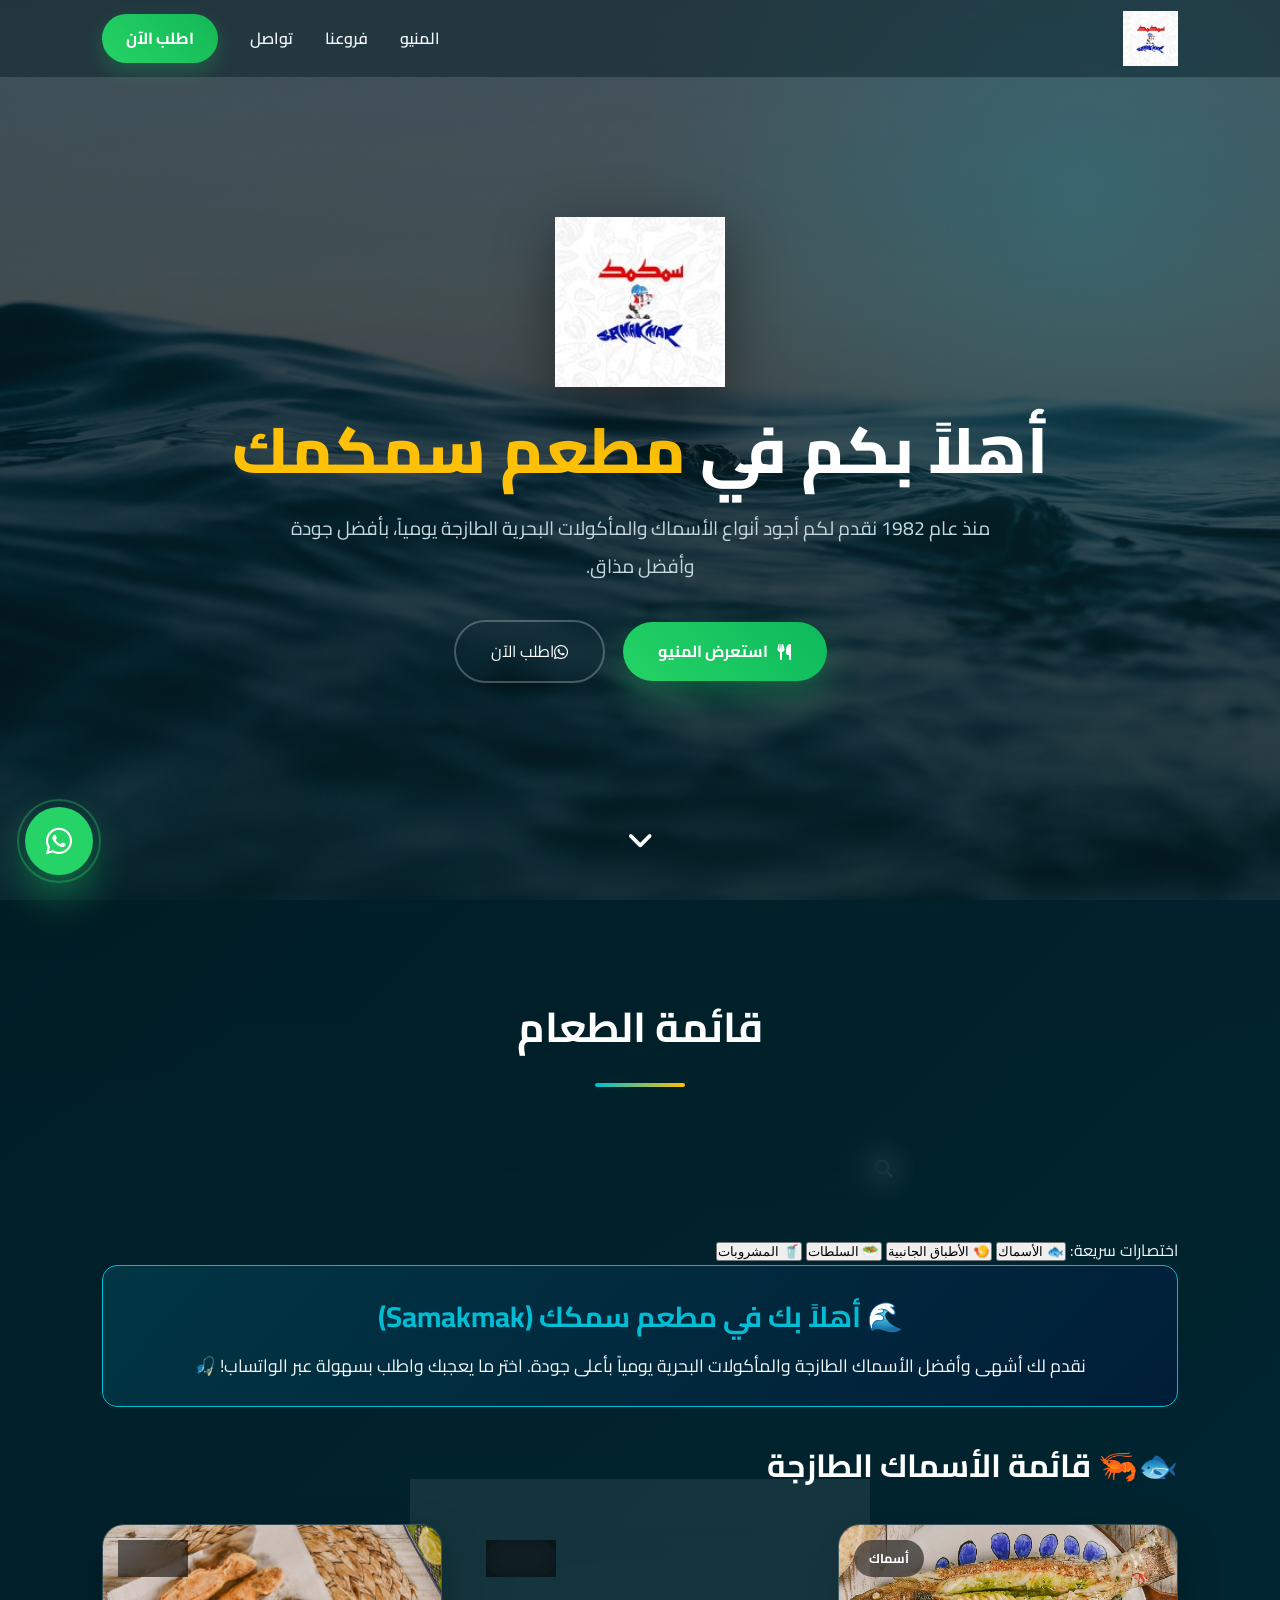
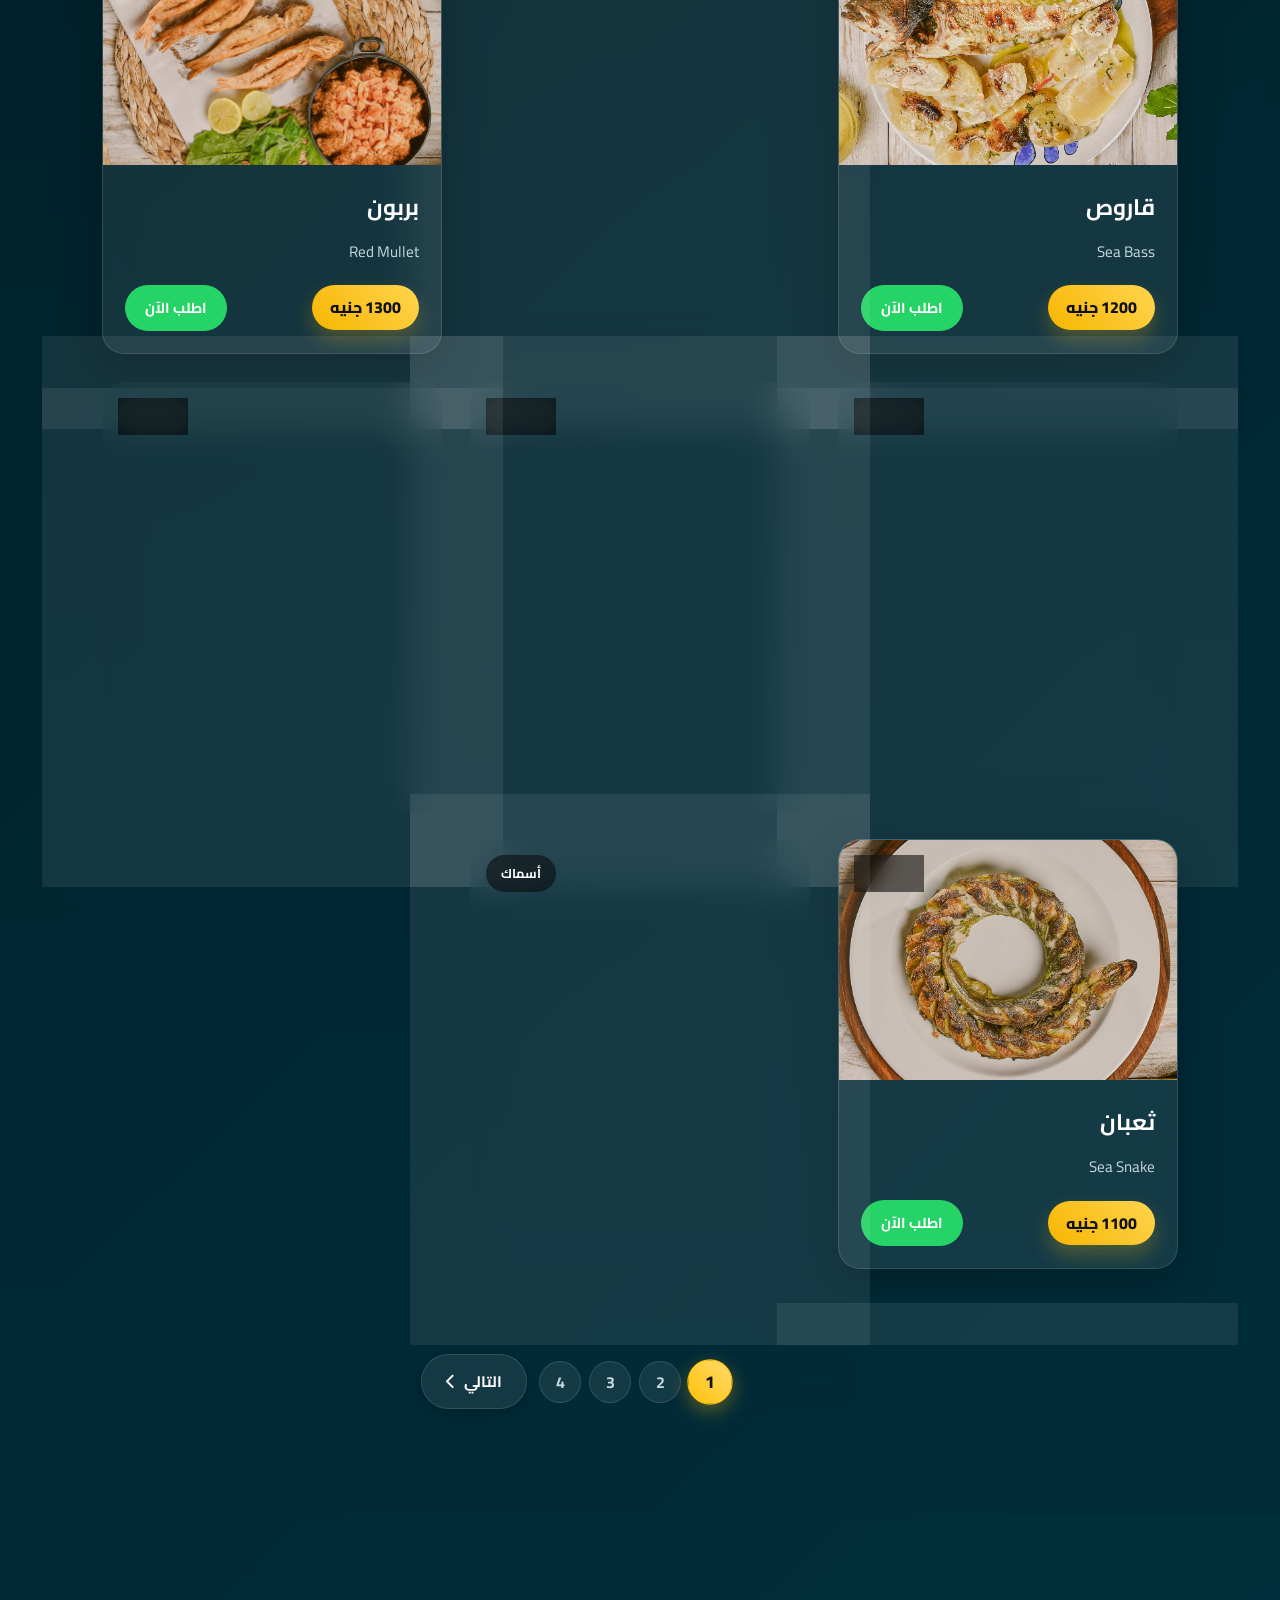
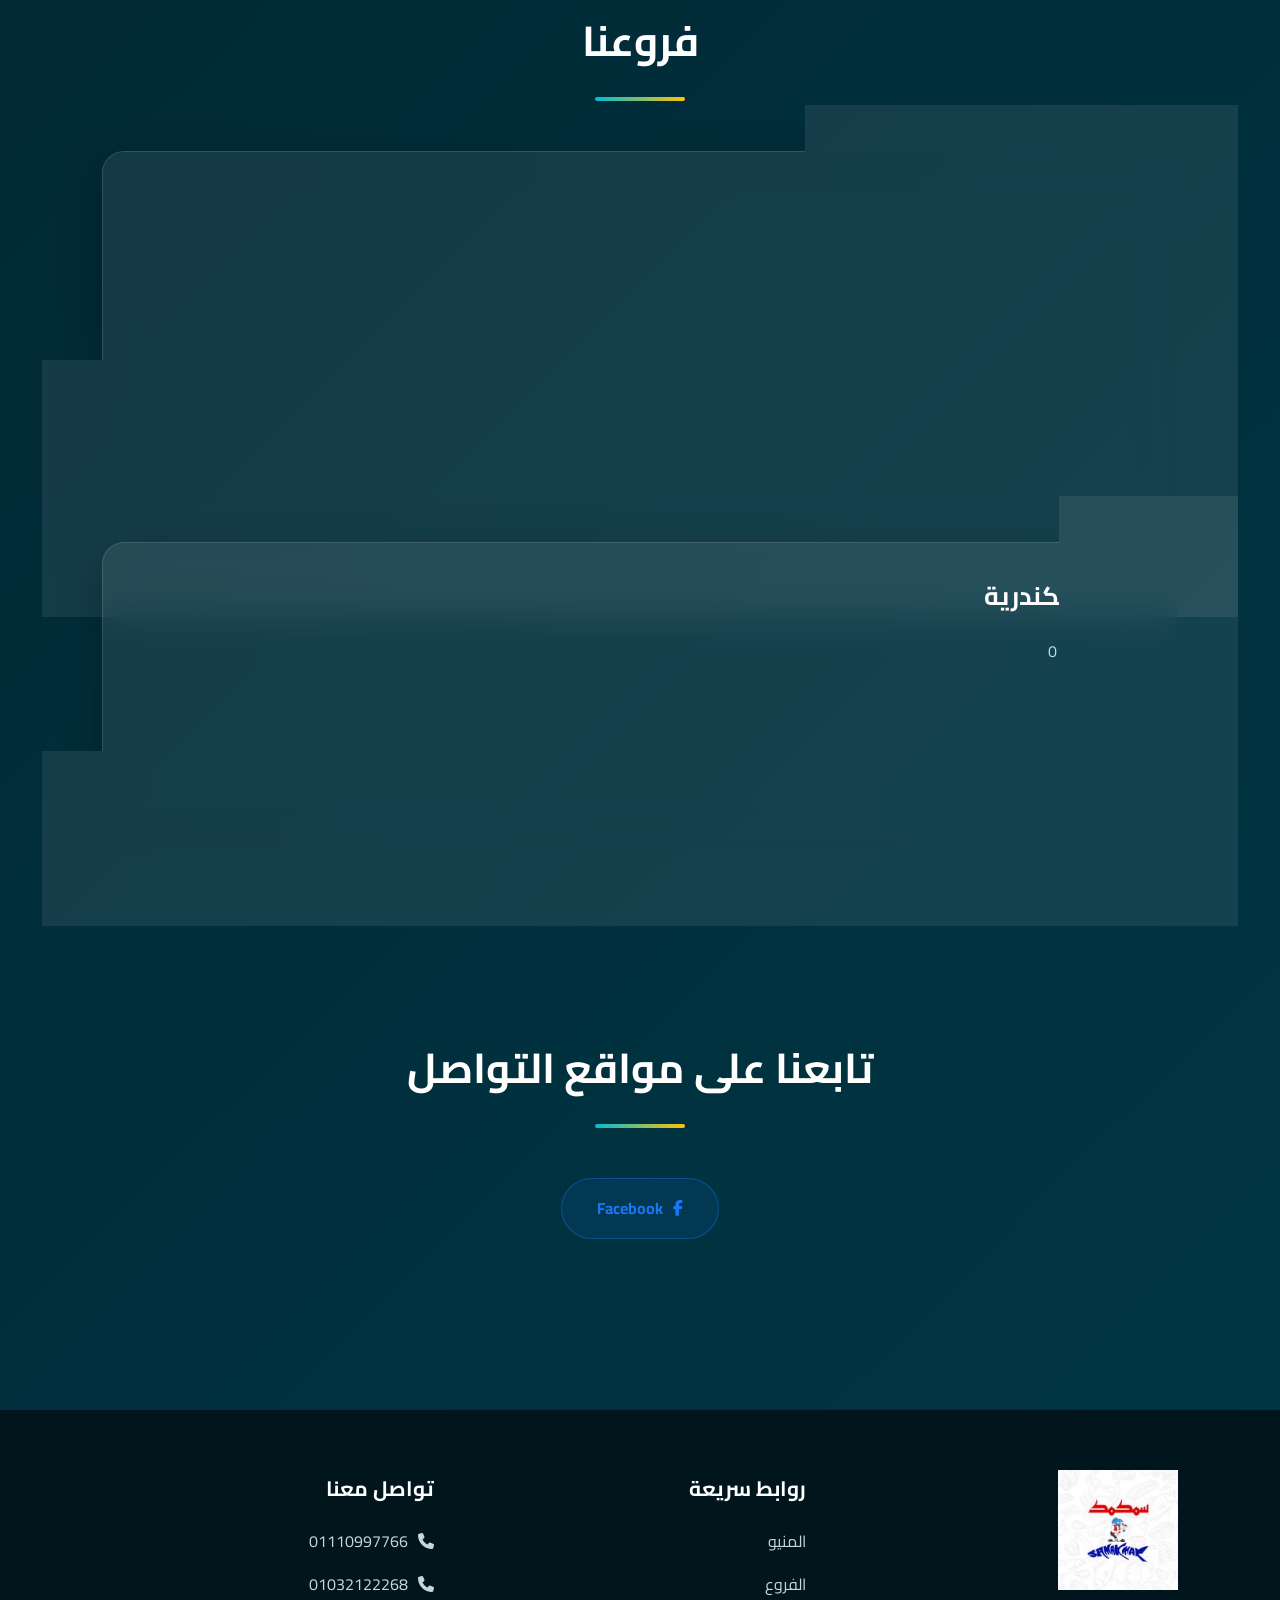
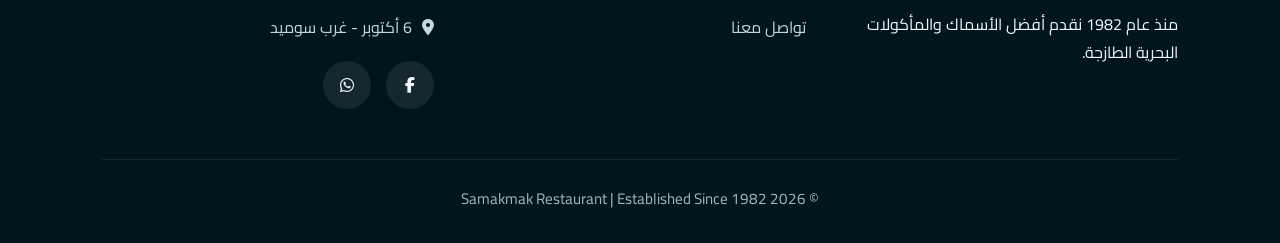
==== index.html @ db846da5 "Update index.html" ====
<!DOCTYPE html>
<html lang="ar" dir="rtl">
<head>
    <meta charset="UTF-8">
    <meta name="viewport" content="width=device-width, initial-scale=1.0">
    <title>سمكمك | مطعم مأكولات بحرية</title>

    <!-- Google Fonts & Font Awesome -->
    <link rel="preconnect" href="https://fonts.googleapis.com">
    <link rel="preconnect" href="https://fonts.gstatic.com" crossorigin>
    <link href="https://fonts.googleapis.com/css2?family=Cairo:wght@300;400;700&display=swap" rel="stylesheet">
    <link rel="stylesheet" href="https://cdnjs.cloudflare.com/ajax/libs/font-awesome/6.7.2/css/all.min.css">
    
    <!-- CSS Style Sheet (محدث مع تجاوز الكاش) -->
    <link rel="stylesheet" href="style.css?v=2.5">
</head>
<body>

    <!-- Header / Navbar -->
    <nav>
        <a href="#">
            <img src="images/logo.png" class="logo" alt="Samakmak Logo">
        </a>

        <div class="links">
            <a href="#menu">المنيو</a>
            <a href="#branches">فروعنا</a>
            <a href="#contact">تواصل</a>
            <a href="https://wa.me/201110997766" class="nav-btn">اطلب الآن</a>
        </div>

        <button class="menu-toggle" id="mobile-menu" aria-label="Toggle Menu">
            <span></span>
            <span></span>
            <span></span>
        </button>
    </nav>

    <!-- Hero Section -->
    <header>
        <div class="overlay"></div>

        <div class="hero">
            <img src="images/logo.png" alt="سمكمك">
            <h1>
                أهلاً بكم في
                <span>مطعم سمكمك</span>
            </h1>
            <p>
                منذ عام 1982 نقدم لكم أجود أنواع الأسماك والمأكولات البحرية الطازجة يومياً، 
                بأفضل جودة وأفضل مذاق.
            </p>

            <div class="hero-buttons">
                <a href="#menu" class="btn">
                    <i class="fa-solid fa-utensils"></i>
                    استعرض المنيو
                </a>
                <a href="https://wa.me/201110997766" class="btn-outline" target="_blank">
                    <i class="fab fa-whatsapp"></i>
                    اطلب الآن
                </a>
            </div>
        </div>

        <div class="scroll-down">
            <i class="fa-solid fa-angle-down"></i>
        </div>
    </header>

  <!-- Menu Section -->
<section id="menu">
    <div class="container">
        <h2 class="title">قائمة الطعام</h2>

        <!-- شريط البحث -->
        <div class="search-box">
            <i class="fa-solid fa-magnifying-glass search-icon"></i>
            <input type="text" id="searchInput" placeholder="ابحث عن وجبتك المفضلة (سمك، جمبري، شوربة...)...">
        </div>

        <!-- اختصارات سريعة أسفل مربع البحث -->
        <div class="quick-tags">
            <span class="tag-title">اختصارات سريعة:</span>
            <button class="filter active" data-filter="fish">🐟 الأسماك</button>
            <button class="filter" data-filter="side">🍤 الأطباق الجانبية</button>
            <button class="filter" data-filter="salads">🥗 السلطات</button>
            <button class="filter" data-filter="drinks">🥤 المشروبات</button>
        </div>

        <!-- حاوية عرض كروت المنيو -->
        <div id="menuContainer"></div>

        <!-- أزرار التحكم في الصفحات (Pagination) -->
        <div class="pagination-wrapper" id="paginationWrapper"></div>

    </div>
</section>
    <!-- Branches Section -->
    <section id="branches">
        <div class="container">
            <h2 class="title">فروعنا</h2>

            <div class="branch">
                <h3>📍 6 أكتوبر</h3>
                <p>غرب سوميد - الممشى السياحي</p>
                <p>01110997766</p>
                <p>01032122268</p>
                <p>01026436005</p>
                <p>01117444571</p>
                <a href="https://maps.app.goo.gl/4fxdEMnoD3RSEVWLA" class="btn loc-btn" target="_blank">Location</a>
            </div>

            <div class="branch">
                <h3>📍 الإسكندرية</h3>
                <p>01011170040</p>
                <p>034811560</p>
                <p>034809523</p>
                <a href="https://maps.app.goo.gl/W3SB6WnKVE9eEMks8" class="btn loc-btn" target="_blank">Location</a>
            </div>
        </div>
    </section>

    <!-- Contact Section -->
    <section id="contact">
        <div class="container">
            <h2 class="title">تابعنا على مواقع التواصل</h2>
            <div style="text-align:center;">
                <a href="https://www.facebook.com/share/1JwjiqyzAq/" class="btn" target="_blank">
                    <i class="fab fa-facebook-f"></i> Facebook
                </a>
            </div>
        </div>
    </section>

    <!-- WhatsApp Floating Button -->
    <a href="https://wa.me/201110997766" class="whatsapp" target="_blank" aria-label="Chat on WhatsApp">
        <i class="fab fa-whatsapp"></i>
    </a>

    <!-- Footer -->
    <footer>
        <div class="footer-grid">
            <div>
                <img src="images/logo.png" class="footer-logo" alt="logo">
                <p>منذ عام 1982 نقدم أفضل الأسماك والمأكولات البحرية الطازجة.</p>
            </div>

            <div>
                <h3 class="footer-title">روابط سريعة</h3>
                <div class="footer-links">
                    <a href="#menu">المنيو</a>
                    <a href="#branches">الفروع</a>
                    <a href="#contact">تواصل معنا</a>
                </div>
            </div>

            <div>
                <h3 class="footer-title">تواصل معنا</h3>
                <div class="footer-contact">
                    <span><i class="fa-solid fa-phone"></i> 01110997766</span>
                    <span><i class="fa-solid fa-phone"></i> 01032122268</span>
                    <span><i class="fa-solid fa-location-dot"></i> 6 أكتوبر - غرب سوميد</span>
                </div>
                <div class="footer-social">
                    <a href="https://www.facebook.com/share/1JwjiqyzAq/" target="_blank"><i class="fab fa-facebook-f"></i></a>
                    <a href="https://wa.me/201110997766" target="_blank"><i class="fab fa-whatsapp"></i></a>
                </div>
            </div>
        </div>

        <div class="copyright">
            © 2026 Samakmak Restaurant | Established Since 1982
        </div>
    </footer>

    <!-- Main JavaScript File (محدث مع تجاوز الكاش) -->
    <script src="script.js?v=2.5"></script>
</body>
</html>
---- style.css ----
/* ==========================================================================
   SAMAKMAK MENU - Modern CSS v2.1 (Full Complete & Mobile Optimized)
   ========================================================================== */

/* 1. GOOGLE FONTS
========================================= */
@import url('https://fonts.googleapis.com/css2?family=Cairo:wght@200;300;400;500;600;700;800&display=swap');

/* 2. VARIABLES (CUSTOM PROPERTIES)
========================================= */
:root {
    --primary: #00bcd4;
    --primary-dark: #0097a7;
    --secondary: #25D366;
    --gold: #ffc107;
    --bg: #001a22;
    --bg2: #003847;
    --glass: rgba(255, 255, 255, .08);
    --glass-hover: rgba(255, 255, 255, .14);
    --border: rgba(255, 255, 255, .12);
    --white: #ffffff;
    --text: #f3f8fb;
    --muted: #c5d7de;
    --shadow: 0 15px 40px rgba(0,0,0,.25);
    --radius: 18px;
    --transition: .35s ease;
}

/* 3. BASE RESET & SCROLLBAR
========================================= */
* {
    margin: 0;
    padding: 0;
    box-sizing: border-box;
}

html {
    scroll-behavior: smooth;
}

body {
    font-family: 'Cairo', sans-serif;
    background: linear-gradient(135deg, var(--bg), var(--bg2));
    color: var(--text);
    overflow-x: hidden;
    line-height: 1.8;
}

/* Scrollbar Customization */
::-webkit-scrollbar {
    width: 10px;
}
::-webkit-scrollbar-track {
    background: #02151b;
}
::-webkit-scrollbar-thumb {
    background: var(--primary);
    border-radius: 20px;
}
::-webkit-scrollbar-thumb:hover {
    background: #17d5ee;
}

/* 4. GLOBAL ELEMENTS & UTILITIES
========================================= */
img {
    max-width: 100%;
    display: block;
}

a {
    color: inherit;
    text-decoration: none;
}

ul {
    list-style: none;
}

section {
    padding: 90px 8%;
    position: relative;
}

.container {
    width: 100%;
    max-width: 1400px;
    margin: auto;
}

/* Section Title global design */
.title {
    text-align: center;
    font-size: 2.6rem;
    font-weight: 700;
    margin-bottom: 50px;
    color: #fff;
    position: relative;
    opacity: 0;
    transform: translateY(40px);
    transition: 1s;
}
.title.show {
    opacity: 1;
    transform: translateY(0);
}
.title::after {
    content: "";
    width: 90px;
    height: 4px;
    background: linear-gradient(90deg, var(--primary), var(--gold));
    display: block;
    margin: 18px auto 0;
    border-radius: 50px;
}

.reveal {
    opacity: 0;
    transform: translateY(40px);
    transition: 0.8s cubic-bezier(0.4, 0, 0.2, 1);
}
.reveal.show {
    opacity: 1;
    transform: translateY(0);
}

/* 5. NAVIGATION BAR
========================================= */
nav {
    position: fixed;
    top: 0;
    right: 0; 
    left: 0;
    width: 100%;
    height: 78px;
    display: flex;
    justify-content: space-between;
    align-items: center;
    padding: 0 8%;
    z-index: 9999;
    background: rgba(0, 26, 34, 0.45); 
    backdrop-filter: blur(18px);
    -webkit-backdrop-filter: blur(18px);
    border-bottom: 1px solid var(--border);
    transition: var(--transition);
}

nav.scrolled {
    height: 70px;
    background: rgba(0, 17, 25, 0.95);
    box-shadow: 0 8px 30px rgba(0,0,0,.5);
}

.logo {
    height: 55px;
    width: auto;
    display: block;
    object-fit: contain;
    transition: var(--transition);
}
.logo:hover {
    transform: scale(1.05) rotate(2deg);
}

.links {
    display: flex;
    align-items: center;
    gap: 32px;
}
.links a {
    position: relative;
    font-size: 16px;
    font-weight: 600;
    color: var(--text);
    padding: 6px 0;
    transition: var(--transition);
}
.links a:hover {
    color: var(--primary);
}
.links a::after {
    content: "";
    position: absolute;
    bottom: -4px;
    right: 0;
    width: 0;
    height: 2px;
    background: linear-gradient(90deg, var(--primary), var(--gold));
    border-radius: 50px;
    transition: var(--transition);
}
.links a:hover::after {
    width: 100%;
}

.nav-btn {
    background: linear-gradient(45deg, var(--secondary), #14b856) !important;
    color: #fff !important;
    padding: 10px 24px !important;
    border-radius: 40px;
    font-weight: 700 !important;
    box-shadow: 0 8px 20px rgba(37,211,102,.25);
    transition: var(--transition);
}
.nav-btn:hover {
    transform: translateY(-3px) !important;
    box-shadow: 0 12px 25px rgba(37,211,102,.4) !important;
}
.links .nav-btn::after {
    display: none;
}

.menu-toggle {
    display: none;
    flex-direction: column;
    gap: 6px;
    cursor: pointer;
    background: none;
    border: none;
    z-index: 10000;
}
.menu-toggle span {
    width: 28px;
    height: 3px;
    background-color: var(--text);
    border-radius: 2px;
    transition: var(--transition);
    transform-origin: center;
}

/* 6. HERO SECTION
========================================= */
header {
    position: relative;
    height: 100vh;
    min-height: 700px;
    overflow: hidden;
    display: flex;
    align-items: center;
    justify-content: center;
    background: url("images/background-head.jpg") center center/cover no-repeat;
    animation: heroZoom 18s ease-in-out infinite alternate;
}
header::before {
    content: "";
    position: absolute;
    inset: 0;
    background: linear-gradient(rgba(0,18,28,.55), rgba(0,25,35,.70));
    z-index: 1;
}
header::after {
    content: "";
    position: absolute;
    width: 900px;
    height: 900px;
    background: radial-gradient(circle, rgba(0,188,212,.18), transparent 70%);
    top: -250px;
    right: -250px;
    z-index: 1;
    animation: floatLight 8s ease-in-out infinite;
}

.slider {
    position: absolute;
    inset: 0;
    z-index: 0;
}
.slide {
    position: absolute;
    inset: 0;
    opacity: 0;
    transform: scale(1.12);
    transition: opacity 1.5s ease, transform 8s linear;
}
.slide.active {
    opacity: 1;
    transform: scale(1);
}
.slide img {
    width: 100%;
    height: 100%;
    object-fit: cover;
}
.overlay {
    position: absolute;
    inset: 0;
    background: rgba(0,0,0,.25);
}

.hero {
    position: relative;
    z-index: 2;
    max-width: 850px;
    width: 90%;
    margin: auto;
    text-align: center;
    animation: heroFade 1.2s ease;
}
.hero img {
    width: 170px;
    margin: auto;
    margin-bottom: 25px;
    filter: drop-shadow(0 15px 30px rgba(0,0,0,.45));
    animation: logoFloat 4s ease-in-out infinite;
}
.hero h1 {
    font-size: 4rem;
    font-weight: 800;
    line-height: 1.2;
    margin-bottom: 20px;
    color: #fff;
}
.hero h1 span {
    color: var(--gold);
}
.hero p {
    max-width: 700px;
    margin: auto;
    color: var(--muted);
    font-size: 1.2rem;
    line-height: 2;
    margin-bottom: 35px;
}

.hero-buttons {
    display: flex;
    justify-content: center;
    align-items: center;
    gap: 18px;
    flex-wrap: wrap;
}
.btn {
    display: inline-flex;
    align-items: center;
    justify-content: center;
    gap: 10px;
    padding: 15px 35px;
    border-radius: 50px;
    background: linear-gradient(45deg, var(--secondary), #0db95b);
    color: #fff;
    font-weight: 700;
    transition: .35s;
    box-shadow: 0 15px 35px rgba(37,211,102,.30);
}
.btn:hover {
    transform: translateY(-6px);
    box-shadow: 0 25px 45px rgba(37,211,102,.45);
}
.btn-outline {
    display: inline-flex;
    align-items: center;
    justify-content: center;
    padding: 15px 35px;
    border-radius: 50px;
    border: 2px solid rgba(255,255,255,.25);
    backdrop-filter: blur(10px);
    color: #fff;
    transition: .35s;
}
.btn-outline:hover {
    background: rgba(255,255,255,.08);
    transform: translateY(-6px);
}

.scroll-down {
    position: absolute;
    bottom: 40px;
    left: 50%;
    transform: translateX(-50%);
    z-index: 2;
    animation: bounce 2s infinite;
}
.scroll-down i {
    font-size: 30px;
    color: #fff;
}

/* 7. SEARCH BAR
========================================= */
.search-box {
    position: relative;
    max-width: 550px;
    width: 100%;
    margin: 0 auto 35px auto;
    z-index: 5;
}
.search-box input {
    width: 100%;
    padding: 15px 50px 15px 25px;
    font-family: 'Cairo', sans-serif;
    font-size: 1.05rem;
    font-weight: 500;
    color: var(--white);
    background: var(--glass);
    border: 1px solid var(--border);
    border-radius: 50px;
    backdrop-filter: blur(15px);
    -webkit-backdrop-filter: blur(15px);
    box-shadow: var(--shadow);
    transition: var(--transition);
    text-align: right;
    direction: rtl;
}
.search-box input:focus {
    outline: none;
    border-color: var(--primary);
    background: rgba(255, 255, 255, 0.12);
    box-shadow: 0 0 20px rgba(0, 188, 212, 0.25);
}
.search-box .search-icon {
    position: absolute;
    top: 50%;
    right: 22px;
    transform: translateY(-50%);
    color: var(--muted);
    font-size: 1.1rem;
    transition: var(--transition);
    pointer-events: none;
}
.search-box input:focus + .search-icon {
    color: var(--primary);
    transform: translateY(-50%) scale(1.1);
}

/* 8. FILTER BUTTONS
========================================= */
.categories {
    display: flex;
    justify-content: center;
    align-items: center;
    gap: 15px;
    flex-wrap: wrap;
    margin-bottom: 45px;
    padding: 10px;
}
.categories .filter {
    font-family: 'Cairo', sans-serif;
    font-size: 1rem;
    font-weight: 700;
    color: var(--muted);
    background: var(--glass);
    border: 1px solid var(--border);
    padding: 12px 26px;
    border-radius: 50px;
    cursor: pointer;
    backdrop-filter: blur(10px);
    -webkit-backdrop-filter: blur(10px);
    box-shadow: 0 4px 15px rgba(0, 0, 0, 0.15);
    transition: all 0.4s cubic-bezier(0.4, 0, 0.2, 1);
    position: relative;
    overflow: hidden;
}
.categories .filter:hover {
    color: var(--white);
    background: rgba(255, 255, 255, 0.12);
    border-color: rgba(0, 188, 212, 0.4);
    transform: translateY(-4px);
    box-shadow: 0 8px 25px rgba(0, 188, 212, 0.2);
}
.categories .filter.active {
    color: #111 !important;
    background: linear-gradient(45deg, var(--gold), #ffdb6d) !important;
    border-color: var(--gold) !important;
    font-weight: 800;
    transform: translateY(-4px) scale(1.03);
    box-shadow: 0 10px 25px rgba(255, 193, 7, 0.4);
}
.categories .filter::before {
    content: '';
    position: absolute;
    top: 0;
    left: -100%;
    width: 100%;
    height: 100%;
    background: linear-gradient(90deg, transparent, rgba(255, 255, 255, 0.2), transparent);
    transition: 0.6s;
}
.categories .filter:hover::before {
    left: 100%;
}

/* 9. MENU ITEMS GRID & CARDS
========================================= */
#menu {
    position: relative;
    background: linear-gradient(180deg, rgba(0,20,28,.15), rgba(0,40,55,.45));
}

.category {
    margin-bottom: 70px;
}
.category-title {
    display: flex;
    align-items: center;
    gap: 15px;
    margin-bottom: 30px;
    font-size: 2rem;
    font-weight: 700;
    color: #fff;
}
.category-title i {
    color: var(--gold);
    font-size: 28px;
}

.items {
    display: grid;
    grid-template-columns: repeat(auto-fit, minmax(300px, 1fr));
    gap: 28px;
}

/* Card Design */
.item {
    position: relative;
    display: flex;
    flex-direction: column;
    justify-content: space-between;
    height: 100%;
    overflow: hidden;
    background: var(--glass);
    border: 1px solid var(--border);
    border-radius: 22px;
    transition: .4s;
    backdrop-filter: blur(18px);
    box-shadow: var(--shadow);
}
.item:hover {
    transform: translateY(-12px);
    background: var(--glass-hover);
}
.item::before {
    content: "";
    position: absolute;
    inset: 0;
    background: linear-gradient(120deg, transparent, rgba(255,255,255,.08), transparent);
    transform: translateX(-100%);
    transition: .8s;
}
.item:hover::before {
    transform: translateX(100%);
}

.item-image {
    position: relative;
    width: 100%;
    height: 240px;
    overflow: hidden;
}
.item-image img {
    width: 100%;
    height: 100%;
    object-fit: cover;
    transition: 1s;
}
.item:hover img {
    transform: scale(1.12);
}

.badge {
    position: absolute;
    top: 15px;
    left: 15px;
    background: rgba(0,0,0,.55);
    backdrop-filter: blur(10px);
    color: #fff;
    padding: 7px 15px;
    border-radius: 30px;
    font-size: .8rem;
    font-weight: 700;
}

.item-content {
    padding: 22px;
    display: flex;
    flex-direction: column;
    flex-grow: 1;
    justify-content: space-between;
}
.item-content h3 {
    font-size: 1.4rem;
    margin-bottom: 10px;
    color: #fff;
}
.item-content p {
    color: var(--muted);
    font-size: .95rem;
    line-height: 1.8;
}

.item-footer {
    display: flex;
    justify-content: space-between;
    align-items: center;
    margin-top: 20px;
}

.price {
    display: inline-flex;
    align-items: center;
    justify-content: center;
    padding: 8px 18px;
    border-radius: 50px;
    background: linear-gradient(45deg, #f7b500, #ffd54f);
    color: #111;
    font-size: 1rem;
    font-weight: 800;
    box-shadow: 0 10px 20px rgba(255,193,7,.25);
    transition: var(--transition);
}
.item:hover .price {
    transform: scale(1.08);
}
.item:hover h3 {
    color: var(--gold);
}

.order-btn {
    display: inline-flex;
    align-items: center;
    gap: 8px;
    padding: 10px 20px;
    border-radius: 50px;
    background: var(--secondary);
    color: #fff;
    font-size: .9rem;
    font-weight: 700;
    transition: .35s;
}
.order-btn:hover {
    transform: translateY(-3px);
    background: #18c05d;
}

.zoom {
    position: absolute;
    inset: 0;
    display: flex;
    justify-content: center;
    align-items: center;
    background: rgba(0,0,0,.35);
    opacity: 0;
    transition: .4s;
}
.zoom i {
    width: 60px;
    height: 60px;
    border-radius: 50%;
    background: #fff;
    color: #111;
    display: flex;
    justify-content: center;
    align-items: center;
    font-size: 22px;
}
.item:hover .zoom {
    opacity: 1;
}

/* 10. NO IMAGE CARDS STYLE (السلطات والمشروبات)
========================================= */
.no-image-layout {
    min-height: 150px;
    border-top: 3px solid var(--primary);
    background: linear-gradient(135deg, rgba(255,255,255,.05), rgba(255,255,255,.09)) !important;
}
.no-image-layout .item-header {
    display: flex;
    justify-content: space-between;
    align-items: flex-start;
    gap: 10px;
    width: 100%;
}
.badge-inline {
    background: rgba(0, 188, 212, 0.15);
    color: var(--primary);
    padding: 3px 12px;
    border-radius: 30px;
    font-size: 0.75rem;
    font-weight: 700;
    white-space: nowrap;
    border: 1px solid rgba(0, 188, 212, 0.3);
}

/* 11. PAGINATION STYLING (التحكم بالصفحات - جديد)
========================================= */
.pagination-wrapper {
    display: flex;
    justify-content: center;
    align-items: center;
    gap: 12px;
    margin-top: 50px;
    padding: 15px;
    direction: rtl;
}

.page-btn {
    display: inline-flex;
    align-items: center;
    gap: 8px;
    padding: 12px 24px;
    border-radius: 50px;
    background: var(--glass);
    border: 1px solid var(--border);
    color: var(--white);
    font-family: 'Cairo', sans-serif;
    font-size: 0.95rem;
    font-weight: 700;
    cursor: pointer;
    backdrop-filter: blur(10px);
    -webkit-backdrop-filter: blur(10px);
    transition: var(--transition);
    box-shadow: 0 4px 15px rgba(0, 0, 0, 0.2);
}

.page-btn:hover:not(:disabled) {
    background: var(--primary);
    border-color: var(--primary);
    color: #111;
    transform: translateY(-3px);
    box-shadow: 0 8px 20px rgba(0, 188, 212, 0.35);
}

.page-btn:disabled {
    opacity: 0.35;
    cursor: not-allowed;
    border-color: transparent;
}

.page-numbers {
    display: flex;
    align-items: center;
    gap: 8px;
}

.page-num {
    width: 42px;
    height: 42px;
    display: flex;
    align-items: center;
    justify-content: center;
    border-radius: 50%;
    background: var(--glass);
    border: 1px solid var(--border);
    color: var(--muted);
    font-family: 'Cairo', sans-serif;
    font-weight: 700;
    font-size: 1rem;
    cursor: pointer;
    transition: var(--transition);
}

.page-num:hover {
    color: var(--white);
    border-color: var(--primary);
    background: rgba(255, 255, 255, 0.12);
}

.page-num.active {
    background: linear-gradient(45deg, var(--gold), #ffdb6d);
    color: #111;
    border-color: var(--gold);
    font-weight: 800;
    box-shadow: 0 6px 18px rgba(255, 193, 7, 0.35);
    transform: scale(1.08);
}

/* 12. SKELETON LOADING
========================================= */
.skeleton-category {
    display: grid;
    grid-template-columns: repeat(auto-fill, minmax(280px, 1fr));
    gap: 20px;
    width: 100%;
}
.skeleton-card {
    height: 350px;
    background: linear-gradient(90deg, rgba(255,255,255,0.05) 25%, rgba(255,255,255,0.1) 50%, rgba(255,255,255,0.05) 75%);
    background-size: 200% 100%;
    animation: loadingSkeleton 1.5s infinite;
    border-radius: 22px;
}

/* 13. BRANCHES SECTION
========================================= */
.branches {
    display: grid;
    grid-template-columns: repeat(auto-fit, minmax(320px, 1fr));
    gap: 30px;
}
.branch {
    position: relative;
    overflow: hidden;
    padding: 30px;
    border-radius: 22px;
    background: var(--glass);
    border: 1px solid var(--border);
    backdrop-filter: blur(18px);
    transition: .4s;
    box-shadow: var(--shadow);
}
.branch:hover {
    transform: translateY(-10px);
    background: var(--glass-hover);
}
.branch h3 {
    font-size: 1.6rem;
    margin-bottom: 18px;
    color: #fff;
}
.branch p {
    color: var(--muted);
    margin-bottom: 12px;
}
.branch iframe {
    width: 100%;
    height: 260px;
    margin-top: 20px;
    border: none;
    border-radius: 18px;
    overflow: hidden;
}
.branch a {
    display: inline-flex;
    align-items: center;
    gap: 10px;
    color: var(--primary);
    font-weight: 700;
    transition: .3s;
}
.branch a:hover {
    color: var(--gold);
}

/* أزرار الـ Location والـ Facebook */
.branch .loc-btn {
    background: #ffffff !important;
    color: #111111 !important;
    border: 1px solid #ffffff;
    box-shadow: 0 8px 20px rgba(255, 255, 255, 0.1);
    transition: var(--transition);
}

.branch .loc-btn:hover {
    background: transparent !important;
    color: #ffffff !important;
    border-color: #ffffff;
    transform: translateY(-4px);
    box-shadow: 0 12px 25px rgba(255, 255, 255, 0.2);
}

#contact .btn {
    background: rgba(24, 119, 242, 0.1) !important;
    border: 1px solid rgba(24, 119, 242, 0.4) !important;
    color: #1877F2 !important;
    box-shadow: none !important;
    transition: var(--transition);
}

#contact .btn:hover {
    background: #1877F2 !important;
    color: #ffffff !important;
    box-shadow: 0 10px 25px rgba(24, 119, 242, 0.4) !important;
    transform: translateY(-4px);
}

/* 14. FOOTER
========================================= */
footer {
    margin-top: 80px;
    padding: 60px 8% 30px;
    background: #01151d;
    border-top: 1px solid rgba(255,255,255,.08);
}
.footer-grid {
    display: grid;
    grid-template-columns: repeat(auto-fit, minmax(250px, 1fr));
    gap: 40px;
}
.footer-logo {
    width: 120px;
    margin-bottom: 20px;
}
.footer-title {
    color: #fff;
    font-size: 1.3rem;
    margin-bottom: 20px;
}
.footer-links {
    display: flex;
    flex-direction: column;
    gap: 14px;
}
.footer-links a {
    color: var(--muted);
    transition: .3s;
}
.footer-links a:hover {
    color: var(--primary);
    padding-right: 8px;
}
.footer-contact {
    display: flex;
    flex-direction: column;
    gap: 14px;
}
.footer-contact span {
    display: flex;
    align-items: center;
    gap: 10px;
    color: var(--muted);
}
.footer-social {
    display: flex;
    gap: 15px;
    margin-top: 20px;
}
.footer-social a {
    width: 48px;
    height: 48px;
    border-radius: 50%;
    display: flex;
    align-items: center;
    justify-content: center;
    background: rgba(255,255,255,.08);
    transition: .35s;
}
.footer-social a:hover {
    background: var(--primary);
    transform: translateY(-5px);
}
.copyright {
    margin-top: 50px;
    text-align: center;
    color: #9fb7c0;
    border-top: 1px solid rgba(255,255,255,.08);
    padding-top: 25px;
    font-size: .95rem;
}

/* 15. UTILITIES (WHATSAPP BUTTON)
========================================= */
.whatsapp {
    position: fixed;
    left: 25px;
    bottom: 25px;
    width: 68px;
    height: 68px;
    border-radius: 50%;
    background: #25D366;
    display: flex;
    align-items: center;
    justify-content: center;
    color: #fff;
    font-size: 30px;
    box-shadow: 0 20px 40px rgba(37,211,102,.45);
    transition: .35s;
    z-index: 999;
}
.whatsapp:hover {
    transform: scale(1.12);
}
.whatsapp::before {
    content: "";
    position: absolute;
    inset: -8px;
    border-radius: 50%;
    border: 2px solid rgba(37,211,102,.35);
    animation: ripple 2s infinite;
}

/* 16. KEYFRAMES ANIMATIONS
========================================= */
@keyframes ripple {
    0% { transform: scale(1); opacity: 1; }
    100% { transform: scale(1.5); opacity: 0; }
}
@keyframes heroFade {
    from { opacity: 0; transform: translateY(60px); }
    to { opacity: 1; transform: translateY(0); }
}
@keyframes logoFloat {
    0%, 100% { transform: translateY(0); }
    50% { transform: translateY(-12px); }
}
@keyframes floatLight {
    0%, 100% { transform: translate(0,0); }
    50% { transform: translate(-40px,25px); }
}
@keyframes bounce {
    0%, 100% { transform: translate(-50%,0); }
    50% { transform: translate(-50%,12px); }
}
@keyframes heroZoom {
    from { background-size: 100%; }
    to { background-size: 112%; }
}
@keyframes loadingSkeleton {
    0% { background-position: 200% 0; }
    100% { background-position: -200% 0; }
}

/* ==========================================================================
   17. MEDIA QUERIES (RESPONSIVE SYSTEM)
   ========================================================================== */

/* --- LARGE SCREEN (1200px) --- */
@media (max-width: 1200px) {
    section { padding: 80px 6%; }
}

/* --- TABLETS (992px) --- */
@media (max-width: 992px) {
    .hero h1 { font-size: 3rem; }
    .hero p { font-size: 1.05rem; }
    nav { padding: 0 5%; }
    .items { grid-template-columns: repeat(2, 1fr); }
    .footer-grid { grid-template-columns: repeat(2, 1fr); }
}

/* --- PHONES & SMALL SCREENS (تنسيق الموبايل المطور لـ 3 كروت بالعرض) --- */
@media (max-width: 768px) {
    section { padding: 50px 10px; }

    nav { 
        height: 70px !important; 
        padding: 0 5% !important;
        display: flex !important;
        justify-content: space-between !important;
        align-items: center !important;
    }
    
    .menu-toggle { 
        display: flex !important; 
        order: 2; 
    }
    
    .links {
        position: fixed;
        top: 0;
        right: -100%; 
        width: 280px;
        height: 100vh;
        background: rgba(0, 26, 34, 0.98); 
        backdrop-filter: blur(25px);
        -webkit-backdrop-filter: blur(25px);
        border-left: 1px solid var(--border);
        flex-direction: column;
        justify-content: center;
        gap: 35px;
        padding: 40px;
        transition: right 0.4s cubic-bezier(0.1, 0.8, 0.3, 1);
        box-shadow: -10px 0 30px rgba(0,0,0,0.5);
        z-index: 9999;
    }
    
    .links.active { right: 0 !important; }
    .links a { font-size: 20px; width: 100%; text-align: center; }
    .links .nav-btn { width: 100%; text-align: center; }

    .menu-toggle.active span:nth-child(1) { transform: translateY(9px) rotate(45deg); background-color: var(--primary); }
    .menu-toggle.active span:nth-child(2) { opacity: 0; transform: scale(0); }
    .menu-toggle.active span:nth-child(3) { transform: translateY(-9px) rotate(-45deg); background-color: var(--primary); }

    .logo { height: 48px !important; }
    .hero { width: 92%; }
    .hero img { width: 120px; }
    .hero h1 { font-size: 2.3rem; }
    .hero p { font-size: 1rem; line-height: 1.8; }
    .hero-buttons { flex-direction: column; }
    .btn, .btn-outline { width: 100%; justify-content: center; }
    .title { font-size: 2rem; }
    .category-title { font-size: 1.3rem; margin-bottom: 18px; }
    .footer-grid, .branches { grid-template-columns: 1fr; }
    .whatsapp { width: 55px; height: 55px; font-size: 24px; left: 15px; bottom: 15px; }

    /* =========================================
       ضبط الشبكة لتعرض 3 كروت بالعرض على الموبايل
       ========================================= */
    .items {
        display: grid !important;
        grid-template-columns: repeat(3, 1fr) !important;
        gap: 6px !important;
    }

    /* تصغير حجم الكارت والتفاصيل الداخلية */
    .item {
        padding: 6px !important;
        border-radius: 12px !important;
    }

    .item-image {
        height: 75px !important;
        border-radius: 8px !important;
    }

    .badge {
        top: 4px !important;
        left: 4px !important;
        font-size: 0.55rem !important;
        padding: 2px 5px !important;
    }

    .item-content {
        padding: 4px 2px 2px 2px !important;
    }

    .item-content h3 {
        font-size: 0.72rem !important;
        line-height: 1.2 !important;
        margin-bottom: 2px !important;
        white-space: nowrap;
        overflow: hidden;
        text-overflow: ellipsis;
    }

    .item-content p {
        font-size: 0.6rem !important;
        line-height: 1.2 !important;
        margin-bottom: 6px !important;
        white-space: nowrap;
        overflow: hidden;
        text-overflow: ellipsis;
    }

    /* تعديل السعر وزر الطلب ليتناسبا مع العرض الصغير */
    .item-footer {
        flex-direction: column !important;
        align-items: stretch !important;
        gap: 4px !important;
        margin-top: 4px !important;
        padding-top: 4px !important;
        border-top: 1px dashed rgba(255,255,255,0.1) !important;
    }

    .price {
        font-size: 0.68rem !important;
        padding: 3px 0 !important;
        width: 100% !important;
        text-align: center !important;
        box-shadow: none !important;
    }

    .order-btn {
        font-size: 0.62rem !important;
        padding: 3px 0 !important;
        width: 100% !important;
        justify-content: center !important;
        border-radius: 20px !important;
    }

    /* أزرة الفلتر والبحث للموبايل */
    .categories {
        gap: 8px;
        margin-bottom: 25px;
        justify-content: flex-start;
        overflow-x: auto;
        white-space: nowrap;
        padding-bottom: 10px;
        -ms-overflow-style: none;  
        scrollbar-width: none; 
    }
    .categories::-webkit-scrollbar {
        display: none;
    }
    .categories .filter {
        padding: 8px 16px;
        font-size: 0.85rem;
    }

    .search-box {
        width: 100%;
        margin-bottom: 20px;
    }
    .search-box input {
        padding: 10px 40px 10px 15px;
        font-size: 0.88rem;
    }
    .search-box .search-icon {
        right: 14px;
        font-size: 0.9rem;
    }

    /* ضبط أزرار الـ Pagination للموبايل */
    .pagination-wrapper {
        gap: 6px;
        margin-top: 30px;
        padding: 10px 0;
    }
    .page-btn {
        padding: 8px 12px;
        font-size: 0.8rem;
    }
    .page-num {
        width: 32px;
        height: 32px;
        font-size: 0.8rem;
    }
}

/* --- SMALL PHONES (480px) --- */
@media (max-width: 480px) {
    .hero h1 { font-size: 1.8rem; }
    .hero p { font-size: .9rem; }
    .title { font-size: 1.5rem; }
    .branch { padding: 18px; }
    footer { padding: 40px 15px 20px; }
}

/* إخفاء زر "الكل" من الفلاتر إن وجد */
.categories .filter:first-child,
.categories .filter[data-filter="all"] {
    display: none !important;
}

/* --- تعديلات خاصة بكروت السلطات والمشروبات بدون صور في العرض المضغوط (3 كروت) --- */
@media (max-width: 768px) {
    .item.no-image-layout {
        min-height: unset !important;
        padding: 8px !important;
    }
    
    .item.no-image-layout .item-content {
        padding: 0 !important;
    }
    
    .item.no-image-layout .no-image-content {
        display: flex;
        flex-direction: column;
        justify-content: space-between;
        height: 100%;
    }

    .item.no-image-layout .item-header {
        flex-direction: column;
        align-items: flex-start;
        gap: 2px;
        margin-bottom: 4px;
    }

    .item.no-image-layout h3 {
        font-size: 0.72rem !important;
        white-space: nowrap;
        overflow: hidden;
        text-overflow: ellipsis;
        width: 100%;
    }

    .item.no-image-layout .badge-inline {
        font-size: 0.5rem !important;
        padding: 1px 6px !important;
    }

    .item.no-image-layout p {
        font-size: 0.58rem !important;
        line-height: 1.2 !important;
        display: -webkit-box;
        -webkit-line-clamp: 2;
        -webkit-box-orient: vertical;
        overflow: hidden;
        margin-bottom: 6px !important;
        white-space: normal !important;
    }

    .item.no-image-layout .item-footer {
        margin-top: auto !important;
    }
}
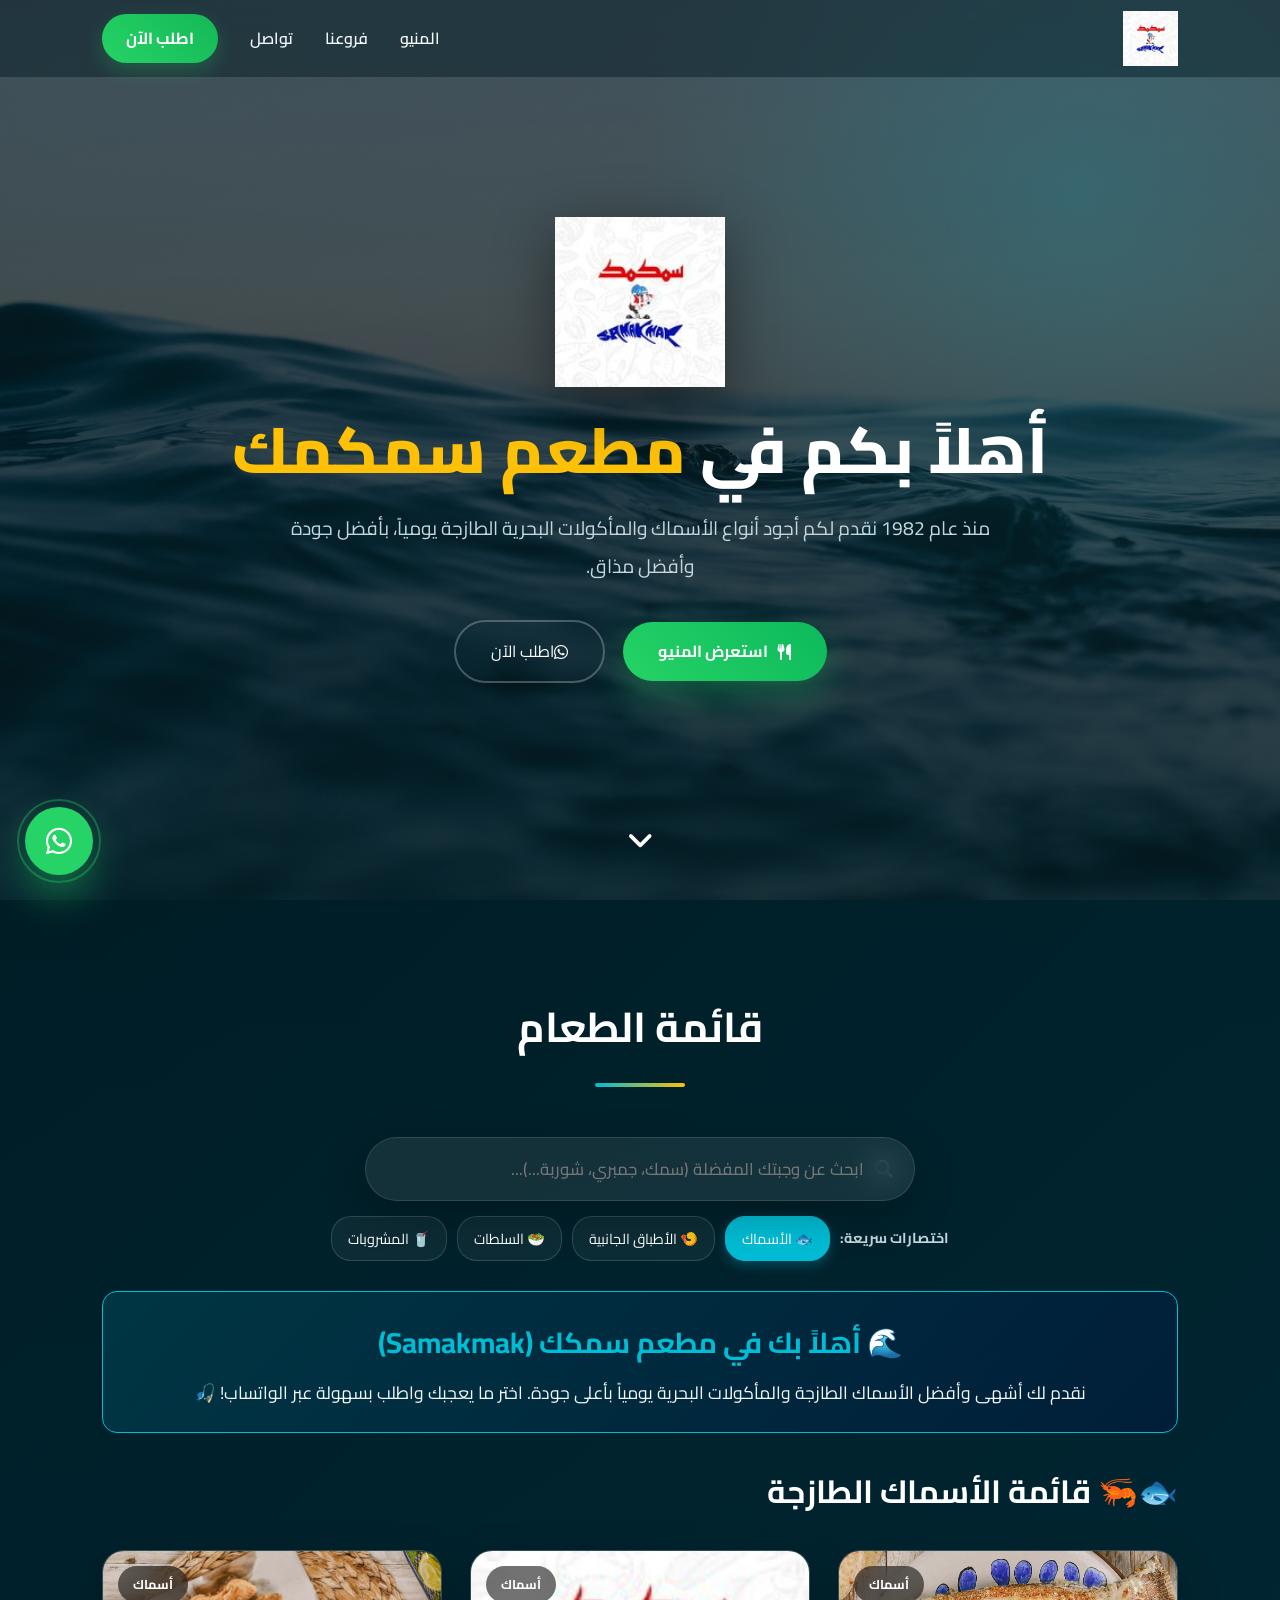
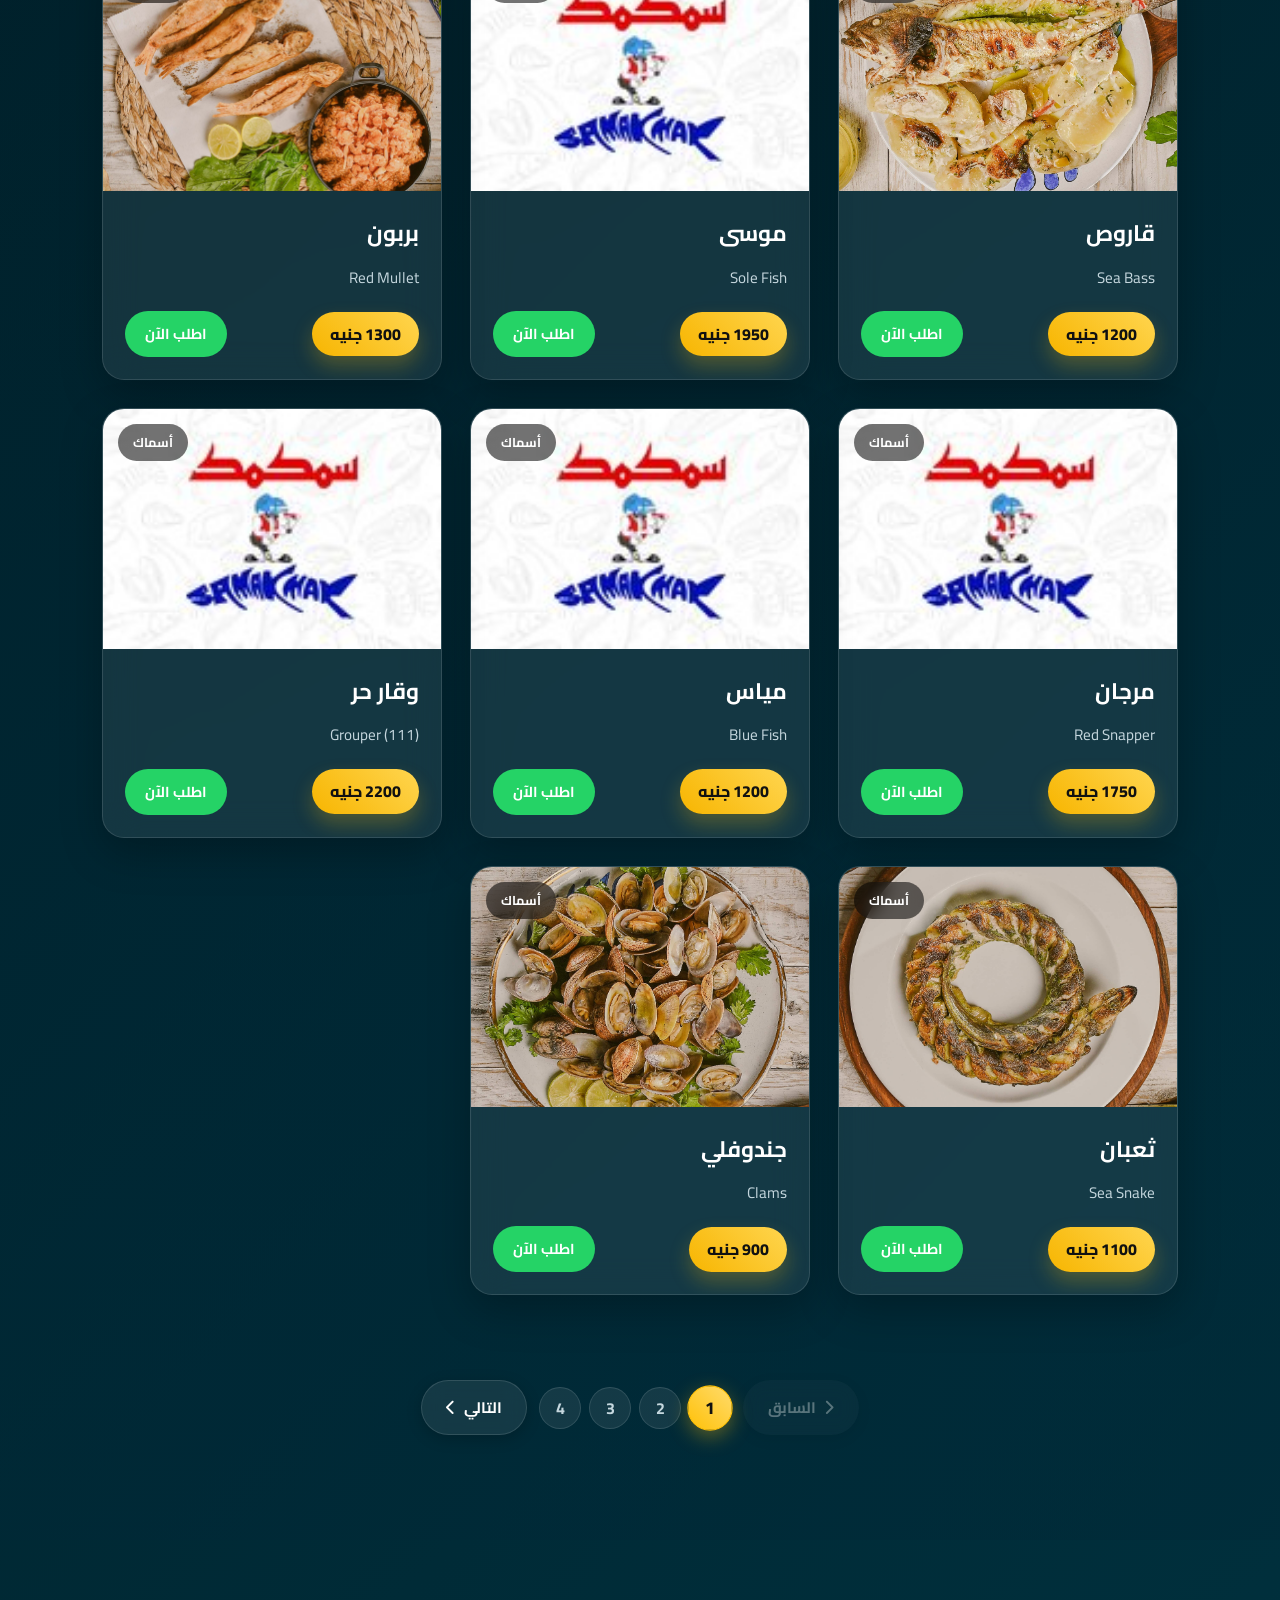
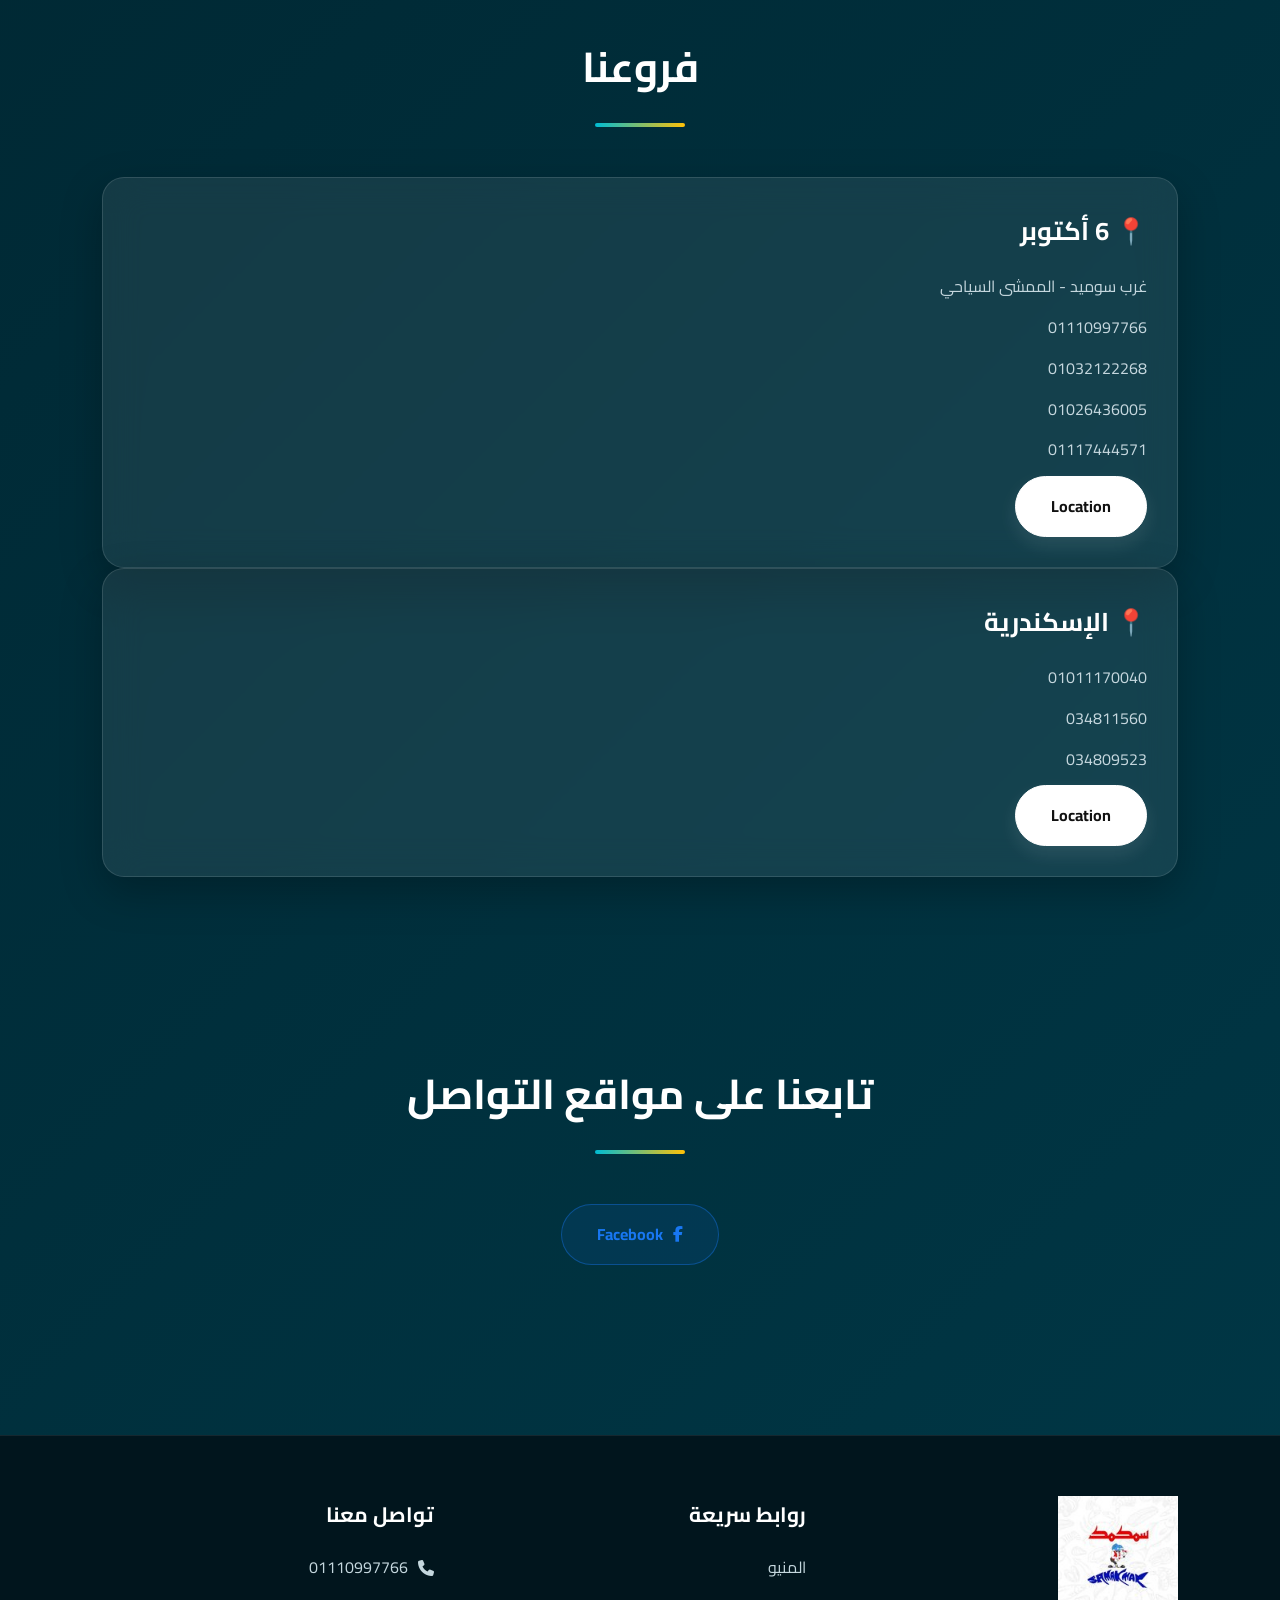
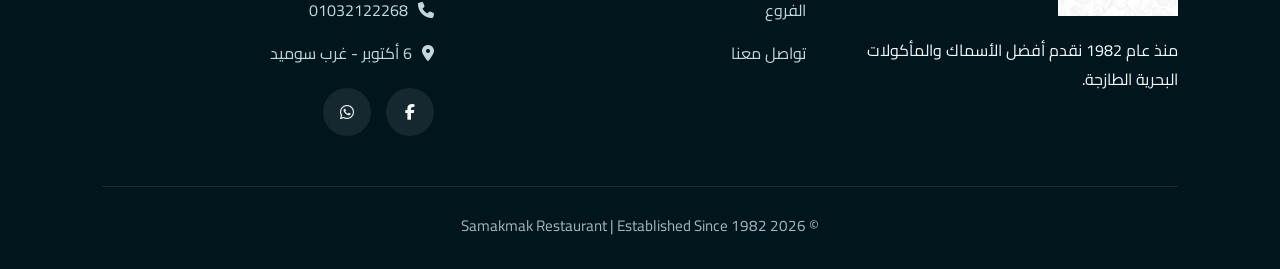
==== commit 689561a1: "Update index.html" ====
--- a/index.html
+++ b/index.html
@@ -68,34 +68,35 @@
         </div>
     </header>
 
-  <!-- Menu Section -->
-<section id="menu">
-    <div class="container">
-        <h2 class="title">قائمة الطعام</h2>
+    <!-- Menu Section -->
+    <section id="menu">
+        <div class="container">
+            <h2 class="title">قائمة الطعام</h2>
 
-        <!-- شريط البحث -->
-        <div class="search-box">
-            <i class="fa-solid fa-magnifying-glass search-icon"></i>
-            <input type="text" id="searchInput" placeholder="ابحث عن وجبتك المفضلة (سمك، جمبري، شوربة...)...">
+            <!-- شريط البحث -->
+            <div class="search-box">
+                <i class="fa-solid fa-magnifying-glass search-icon"></i>
+                <input type="text" id="searchInput" placeholder="ابحث عن وجبتك المفضلة (سمك، جمبري، شوربة...)...">
+            </div>
+
+            <!-- اختصارات سريعة أسفل مربع البحث -->
+            <div class="quick-tags">
+                <span class="tag-title">اختصارات سريعة:</span>
+                <button class="filter active" data-filter="fish">🐟 الأسماك</button>
+                <button class="filter" data-filter="side">🍤 الأطباق الجانبية</button>
+                <button class="filter" data-filter="salads">🥗 السلطات</button>
+                <button class="filter" data-filter="drinks">🥤 المشروبات</button>
+            </div>
+
+            <!-- حاوية عرض كروت المنيو -->
+            <div id="menuContainer"></div>
+
+            <!-- أزرار التحكم في الصفحات (Pagination) -->
+            <div class="pagination-wrapper" id="paginationWrapper"></div>
+
         </div>
+    </section>
 
-        <!-- اختصارات سريعة أسفل مربع البحث -->
-        <div class="quick-tags">
-            <span class="tag-title">اختصارات سريعة:</span>
-            <button class="filter active" data-filter="fish">🐟 الأسماك</button>
-            <button class="filter" data-filter="side">🍤 الأطباق الجانبية</button>
-            <button class="filter" data-filter="salads">🥗 السلطات</button>
-            <button class="filter" data-filter="drinks">🥤 المشروبات</button>
-        </div>
-
-        <!-- حاوية عرض كروت المنيو -->
-        <div id="menuContainer"></div>
-
-        <!-- أزرار التحكم في الصفحات (Pagination) -->
-        <div class="pagination-wrapper" id="paginationWrapper"></div>
-
-    </div>
-</section>
     <!-- Branches Section -->
     <section id="branches">
         <div class="container">
--- a/style.css
+++ b/style.css
@@ -1265,3 +1265,61 @@
         margin-top: auto !important;
     }
 }
+/* =========================================
+   Quick Tags / الاختصارات السريعة
+   ========================================= */
+.quick-tags {
+    display: flex;
+    align-items: center;
+    justify-content: center;
+    gap: 10px;
+    flex-wrap: wrap;
+    margin: 15px 0 30px;
+}
+
+.quick-tags .tag-title {
+    color: var(--muted, #a0aec0);
+    font-size: 0.9rem;
+    font-weight: bold;
+}
+
+.quick-tags .filter {
+    background: rgba(255, 255, 255, 0.05);
+    color: var(--text-color, #fff);
+    border: 1px solid rgba(255, 255, 255, 0.15);
+    padding: 8px 16px;
+    border-radius: 20px;
+    cursor: pointer;
+    font-size: 0.9rem;
+    font-family: inherit;
+    transition: all 0.3s ease;
+}
+
+.quick-tags .filter:hover,
+.quick-tags .filter.active {
+    background: var(--primary, #00b4d8);
+    color: #fff;
+    border-color: var(--primary, #00b4d8);
+    box-shadow: 0 4px 12px rgba(0, 180, 216, 0.3);
+}
+
+/* تنسيق شريط البحث ليتكامل مع الاختصارات */
+.search-box {
+    margin-bottom: 10px !important;
+}
+
+/* استجابة الموبايل */
+@media (max-width: 600px) {
+    .quick-tags {
+        gap: 6px;
+    }
+    .quick-tags .tag-title {
+        width: 100%;
+        text-align: center;
+        margin-bottom: 5px;
+    }
+    .quick-tags .filter {
+        padding: 6px 12px;
+        font-size: 0.8rem;
+    }
+}
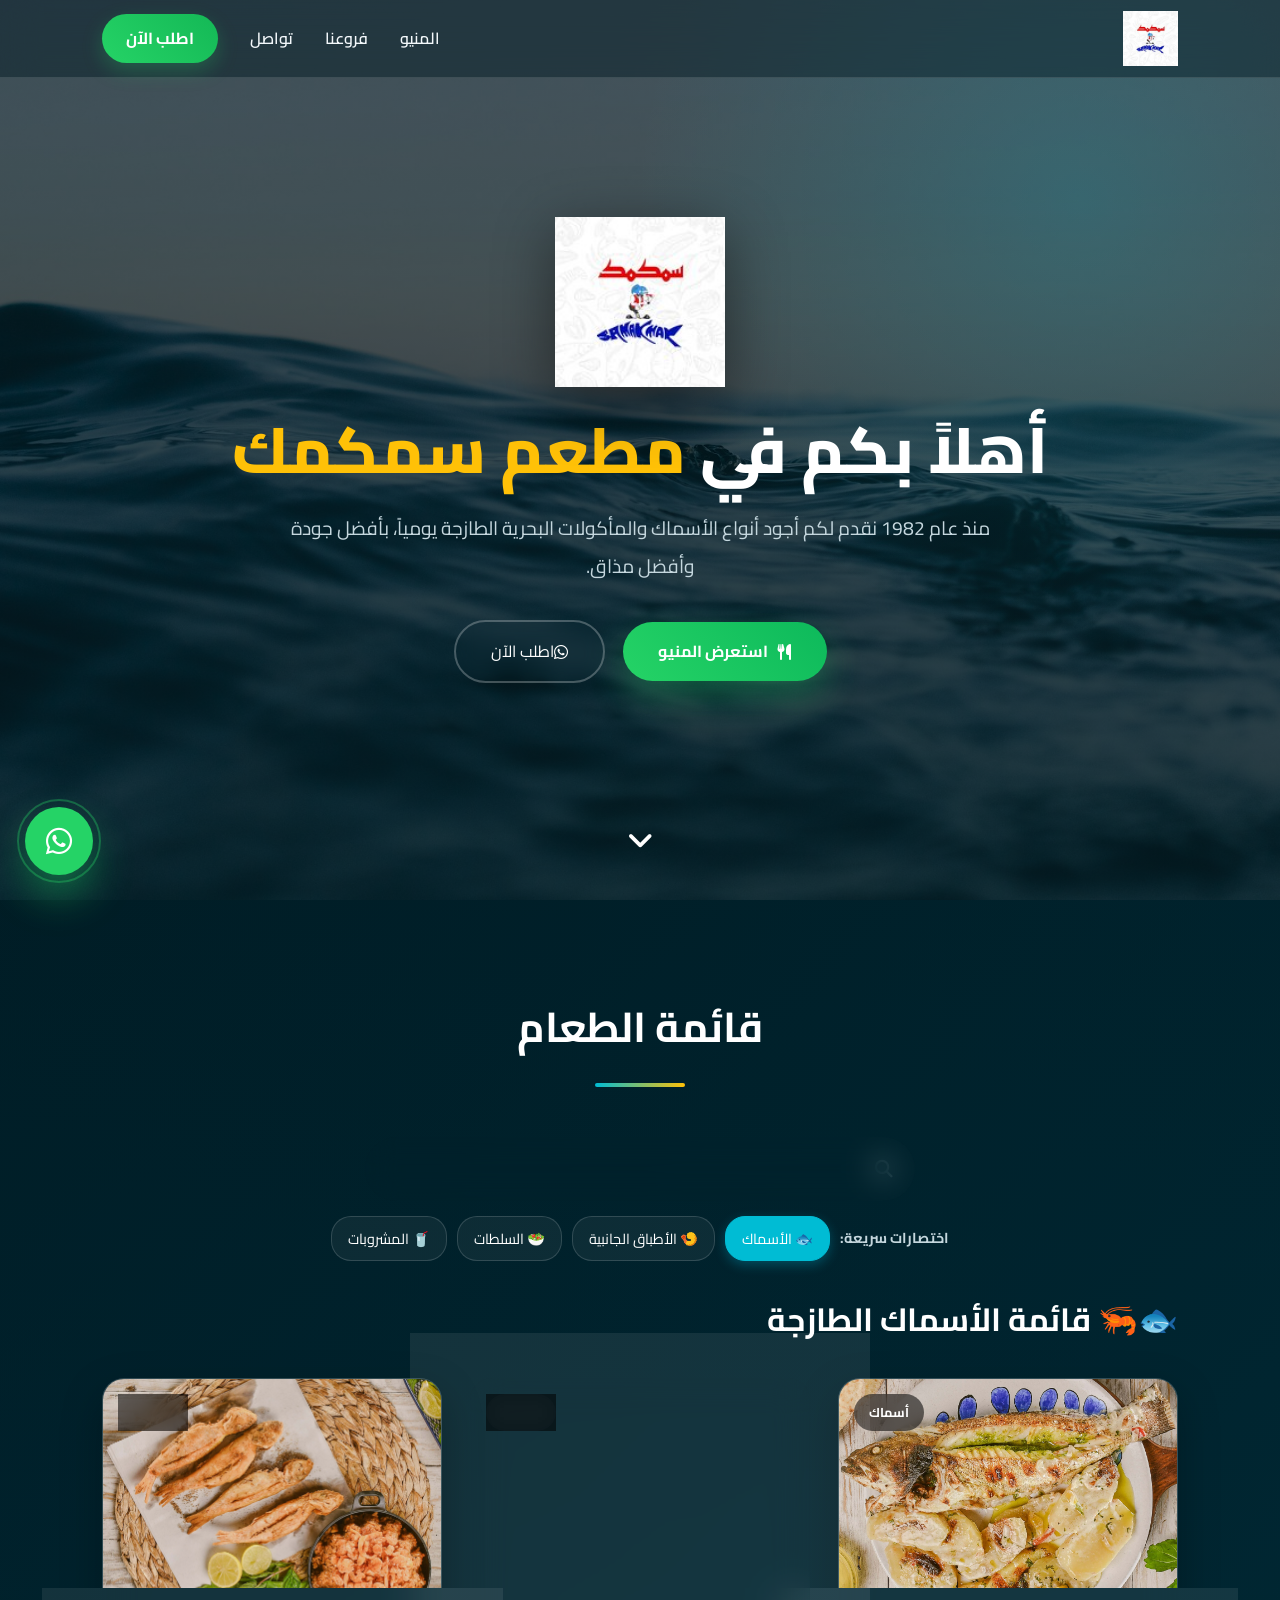
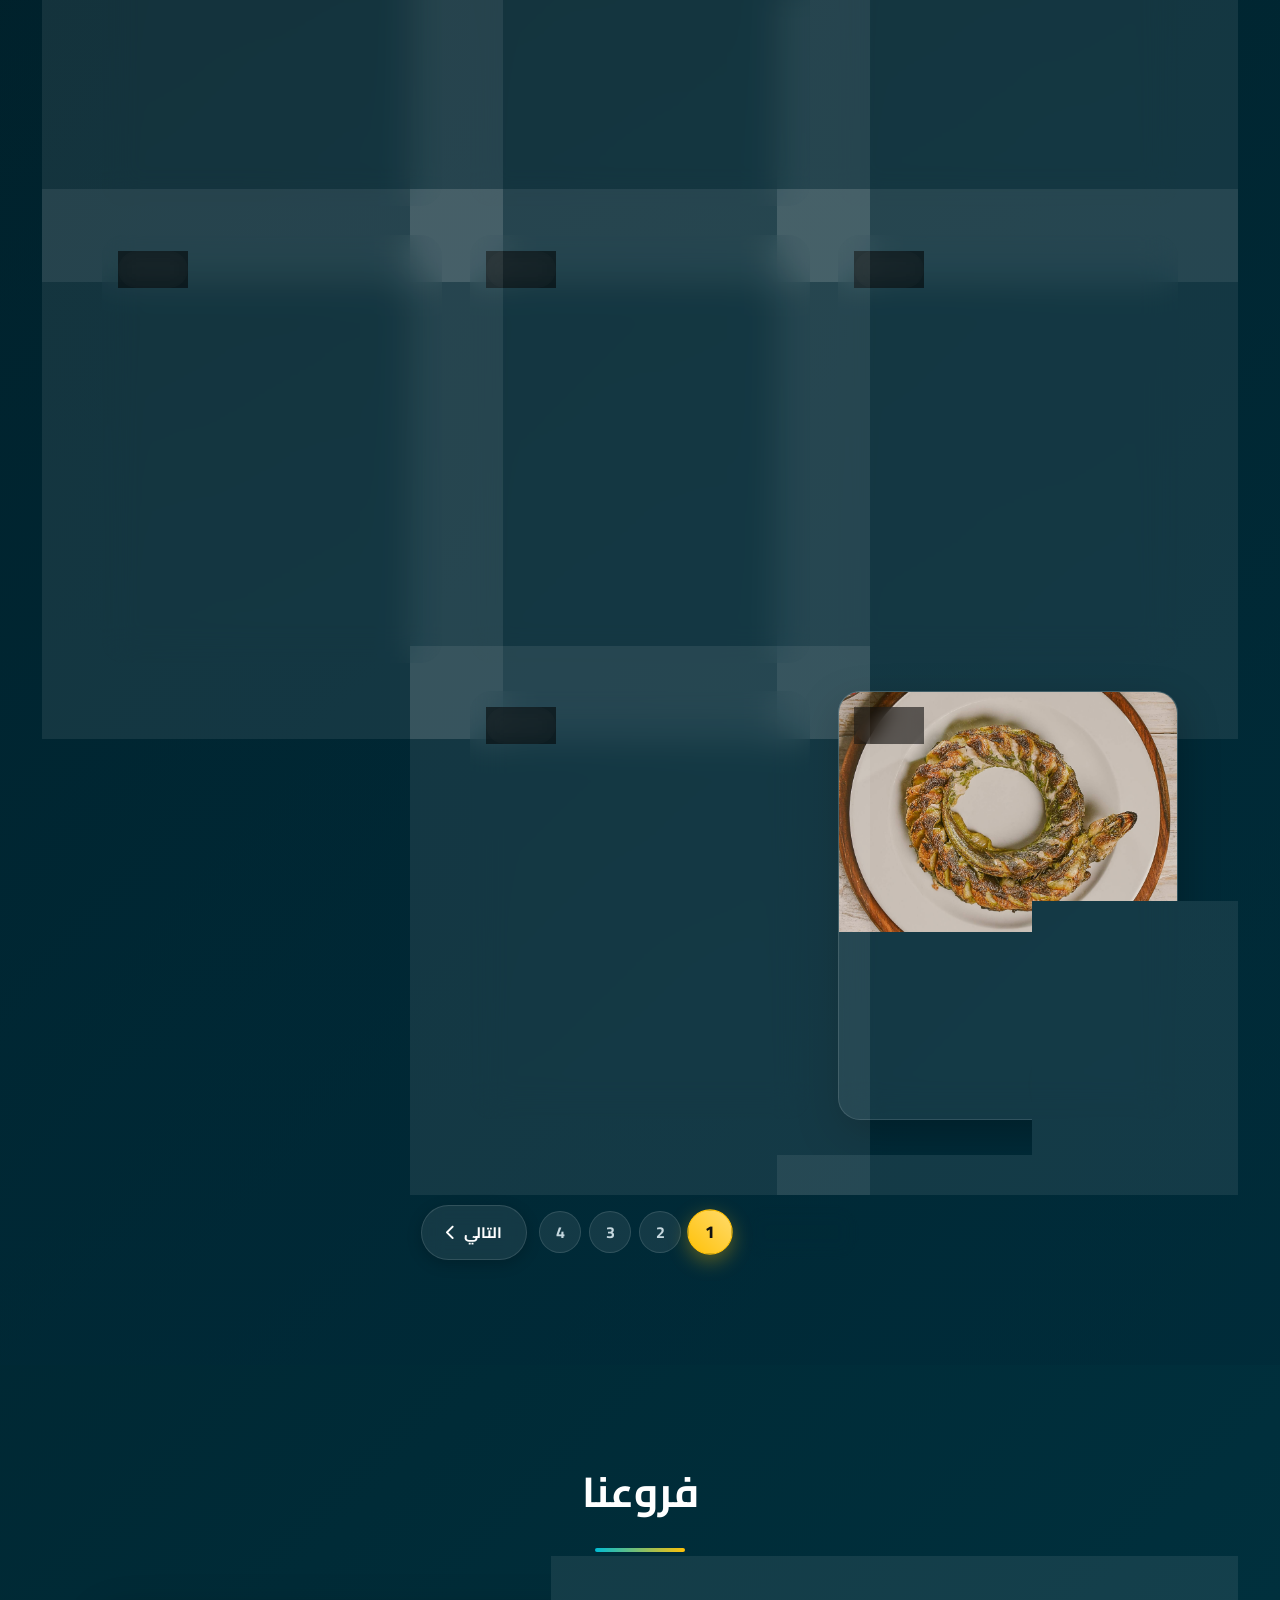
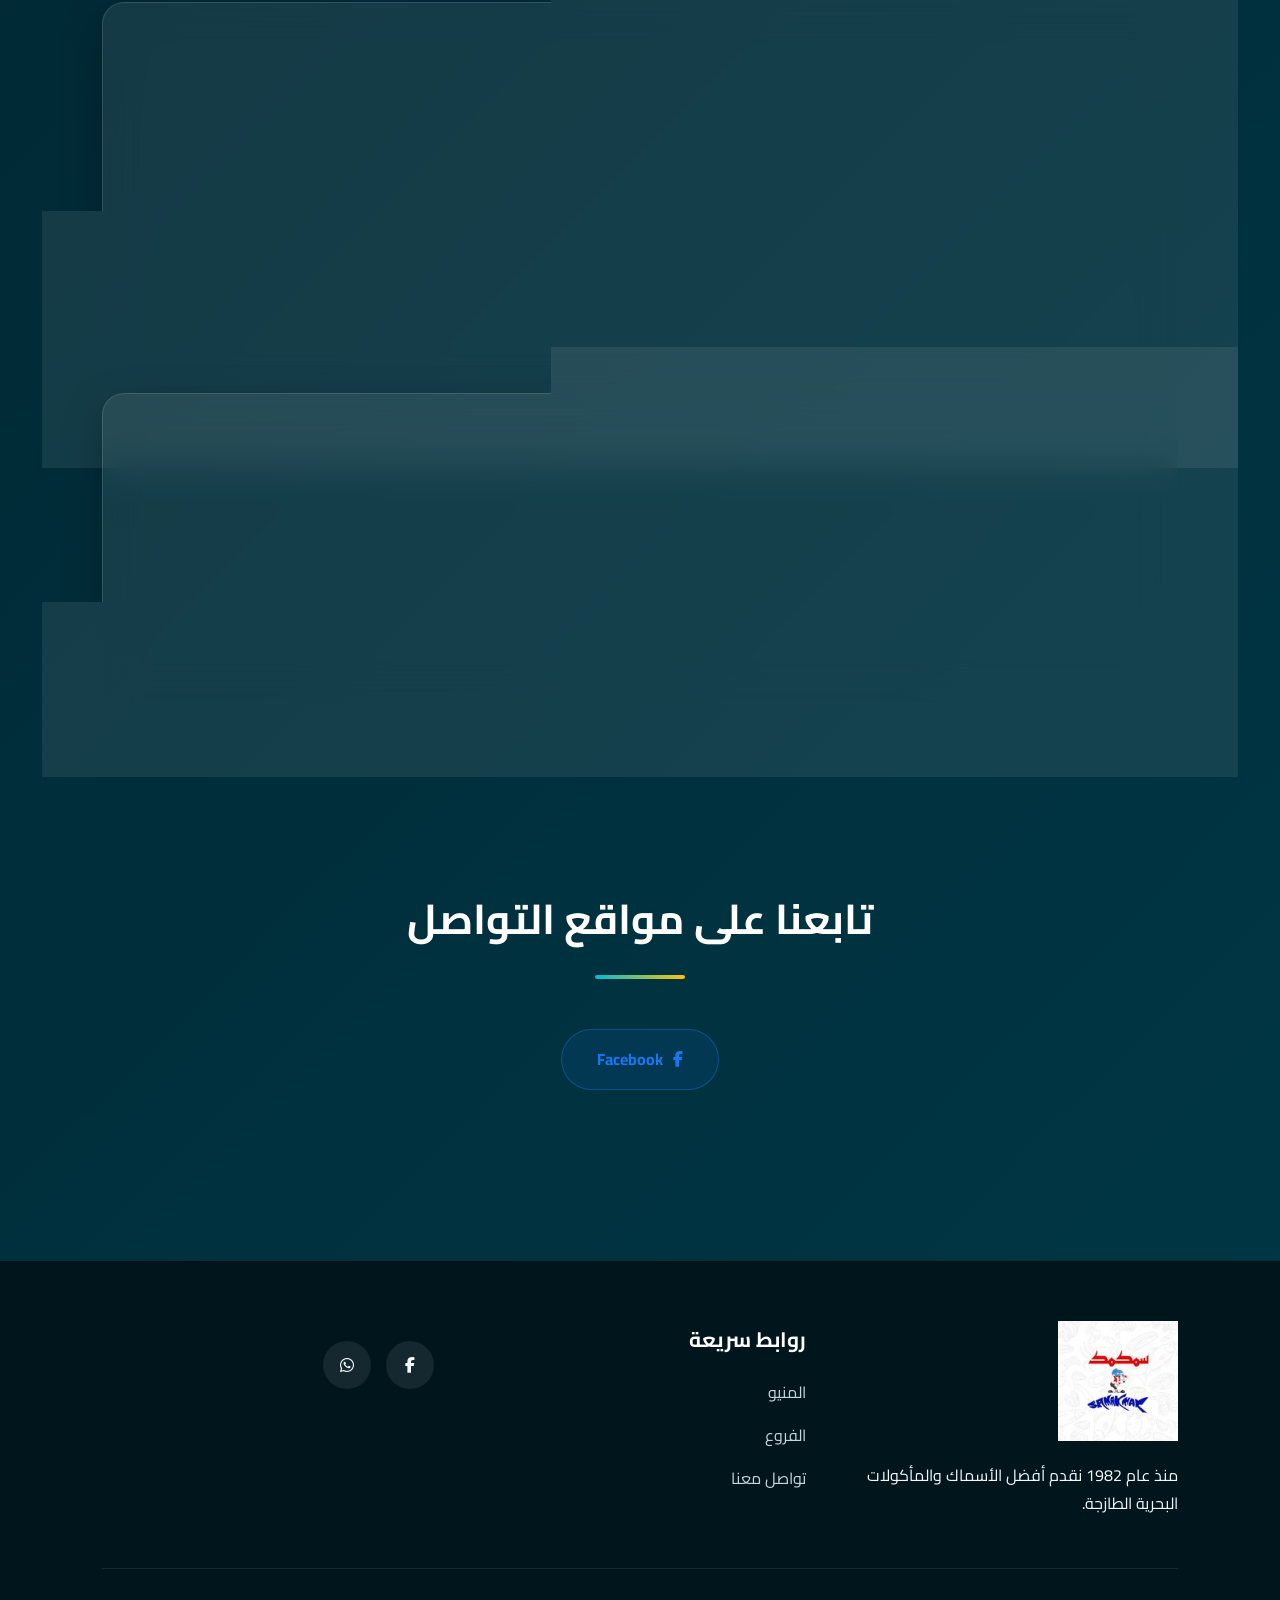
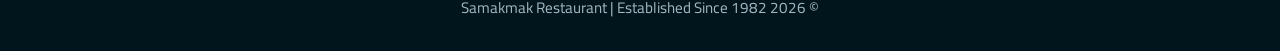
==== commit 487df659: "Update index.html" ====
--- a/index.html
+++ b/index.html
@@ -155,14 +155,6 @@
                     <a href="#contact">تواصل معنا</a>
                 </div>
             </div>
-
-            <div>
-                <h3 class="footer-title">تواصل معنا</h3>
-                <div class="footer-contact">
-                    <span><i class="fa-solid fa-phone"></i> 01110997766</span>
-                    <span><i class="fa-solid fa-phone"></i> 01032122268</span>
-                    <span><i class="fa-solid fa-location-dot"></i> 6 أكتوبر - غرب سوميد</span>
-                </div>
                 <div class="footer-social">
                     <a href="https://www.facebook.com/share/1JwjiqyzAq/" target="_blank"><i class="fab fa-facebook-f"></i></a>
                     <a href="https://wa.me/201110997766" target="_blank"><i class="fab fa-whatsapp"></i></a>
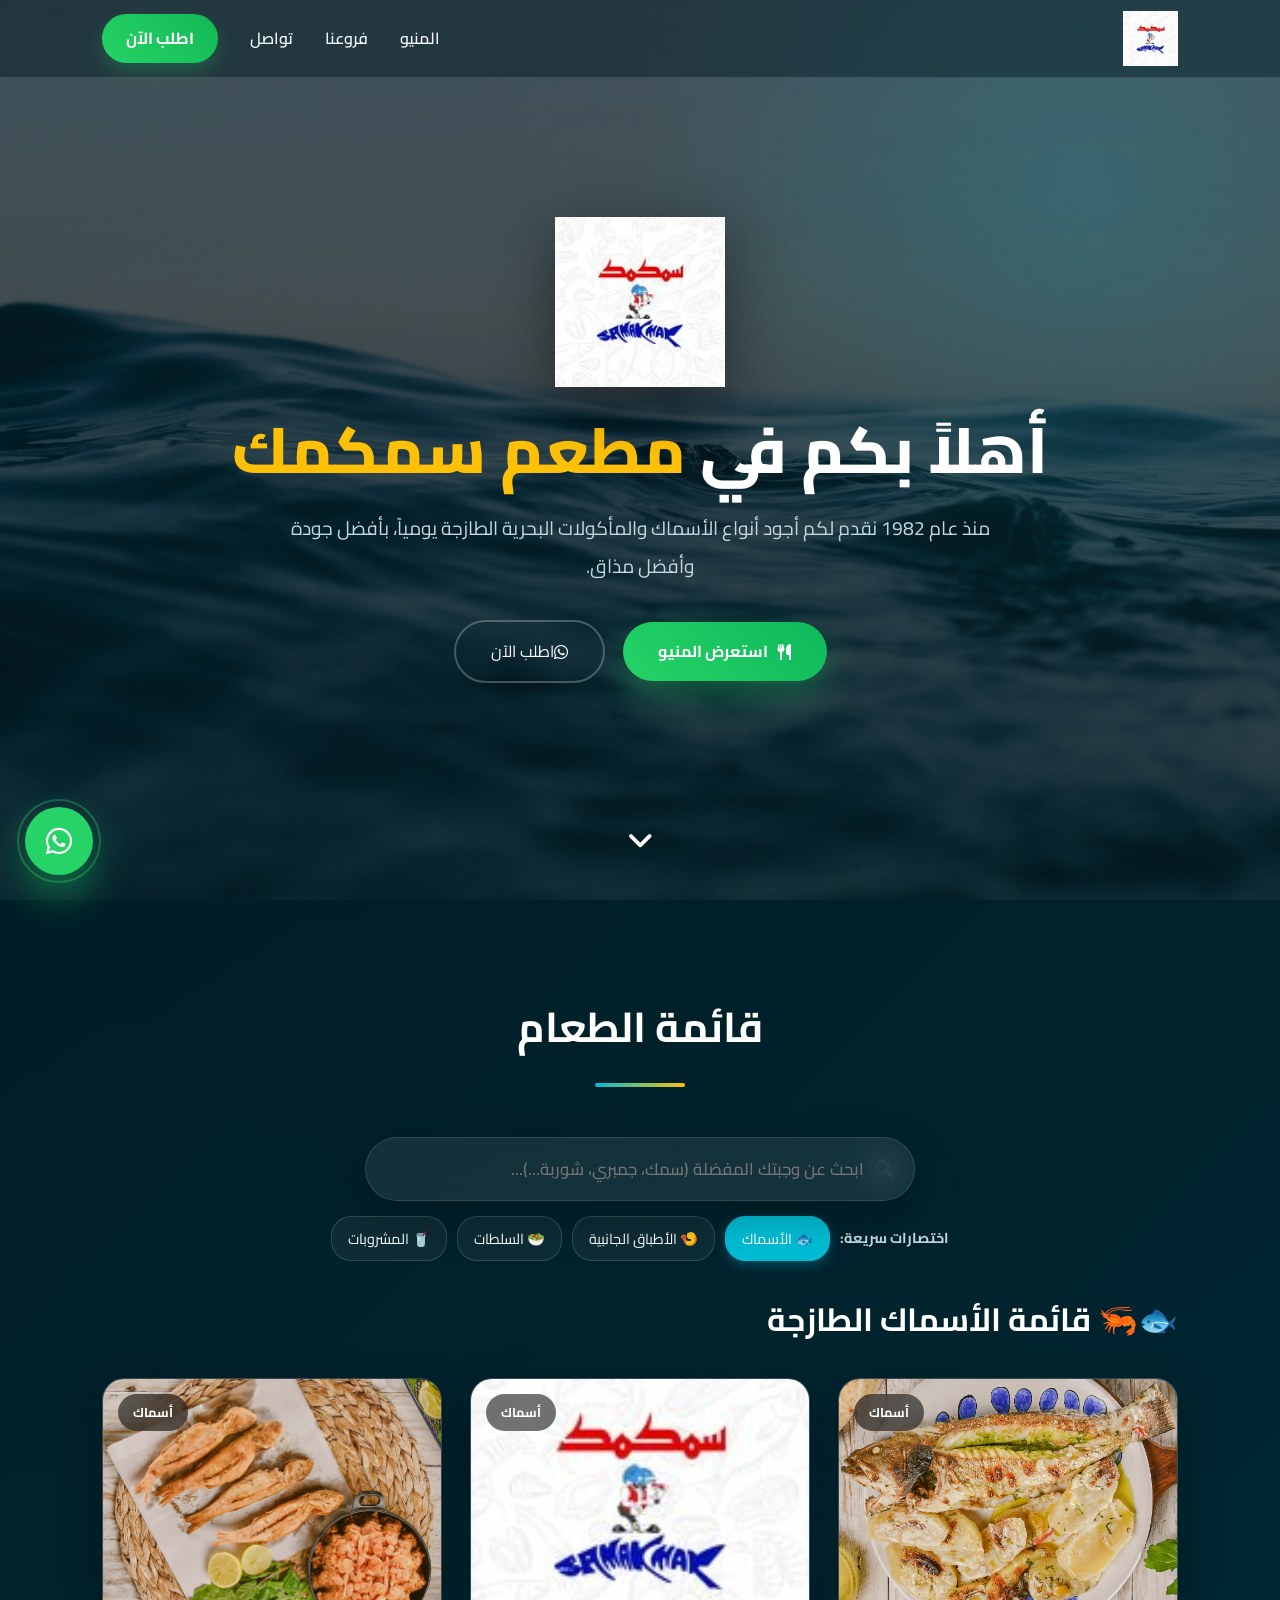
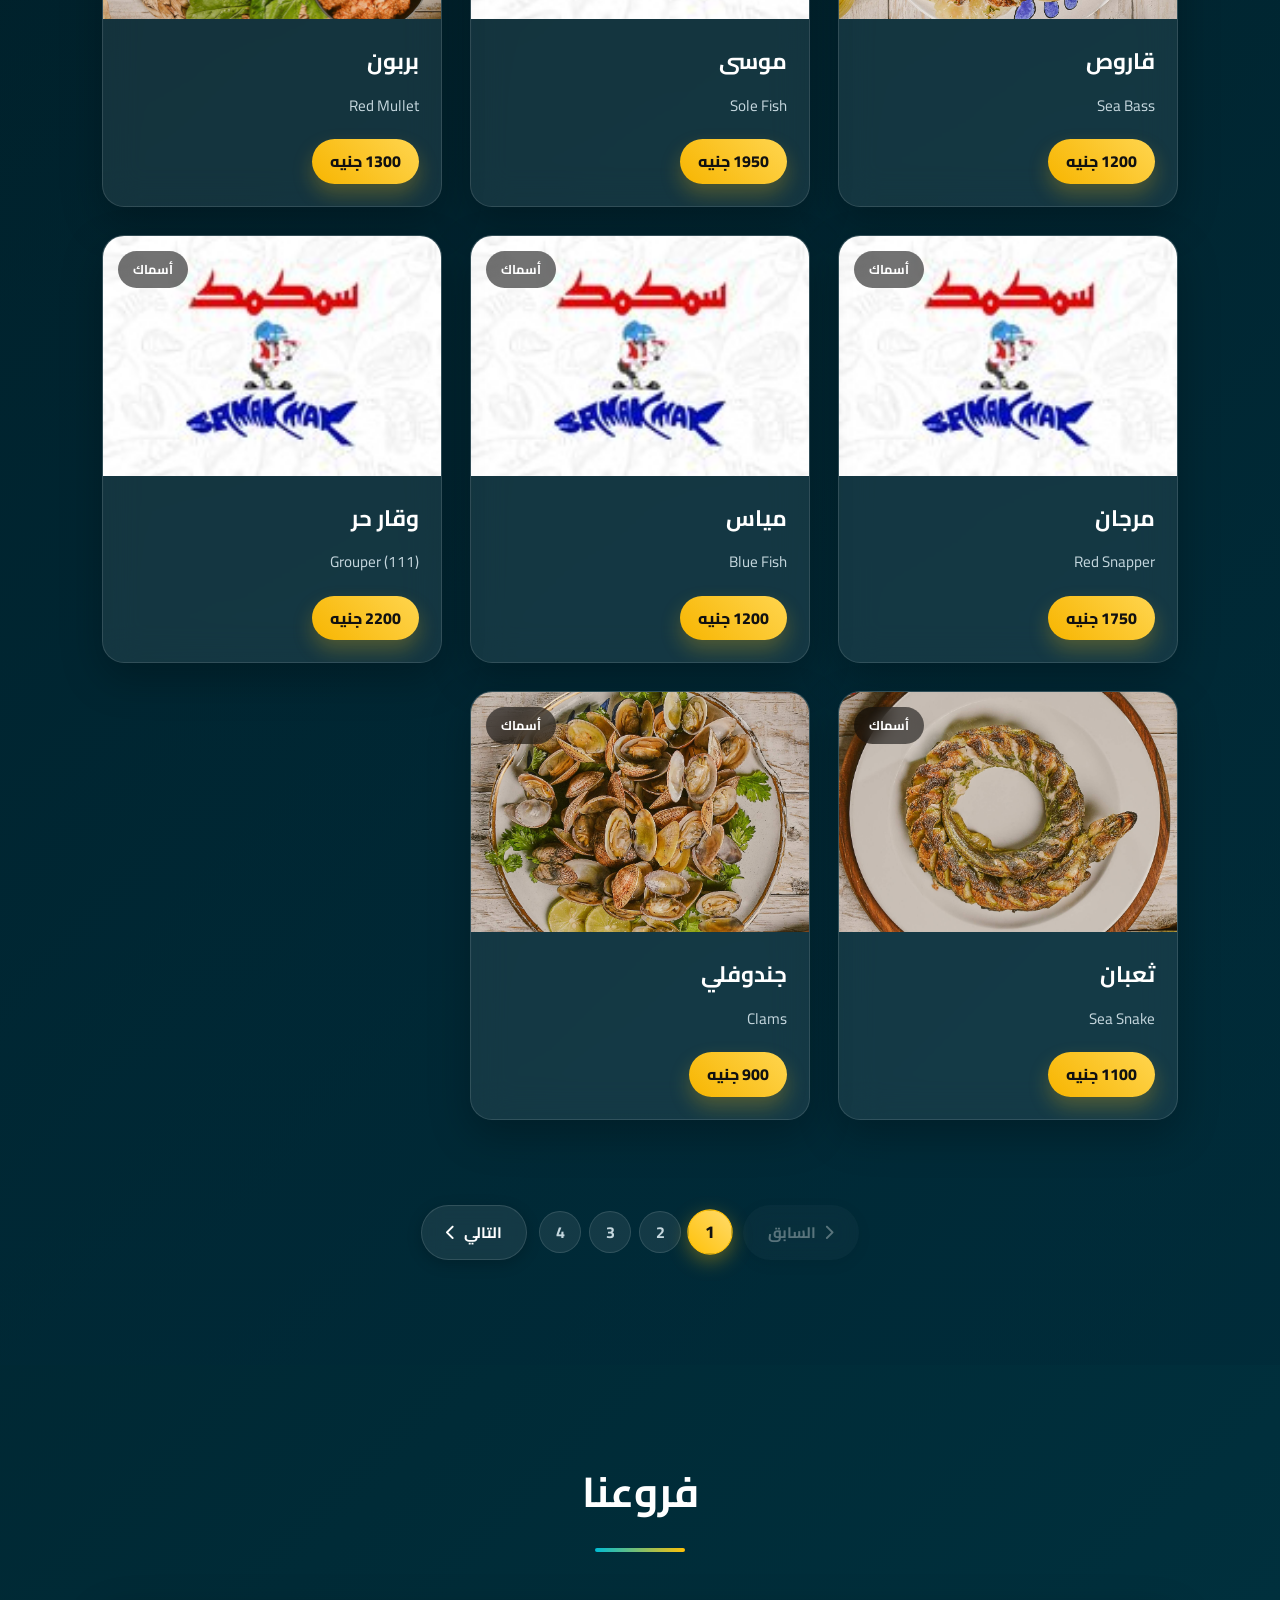
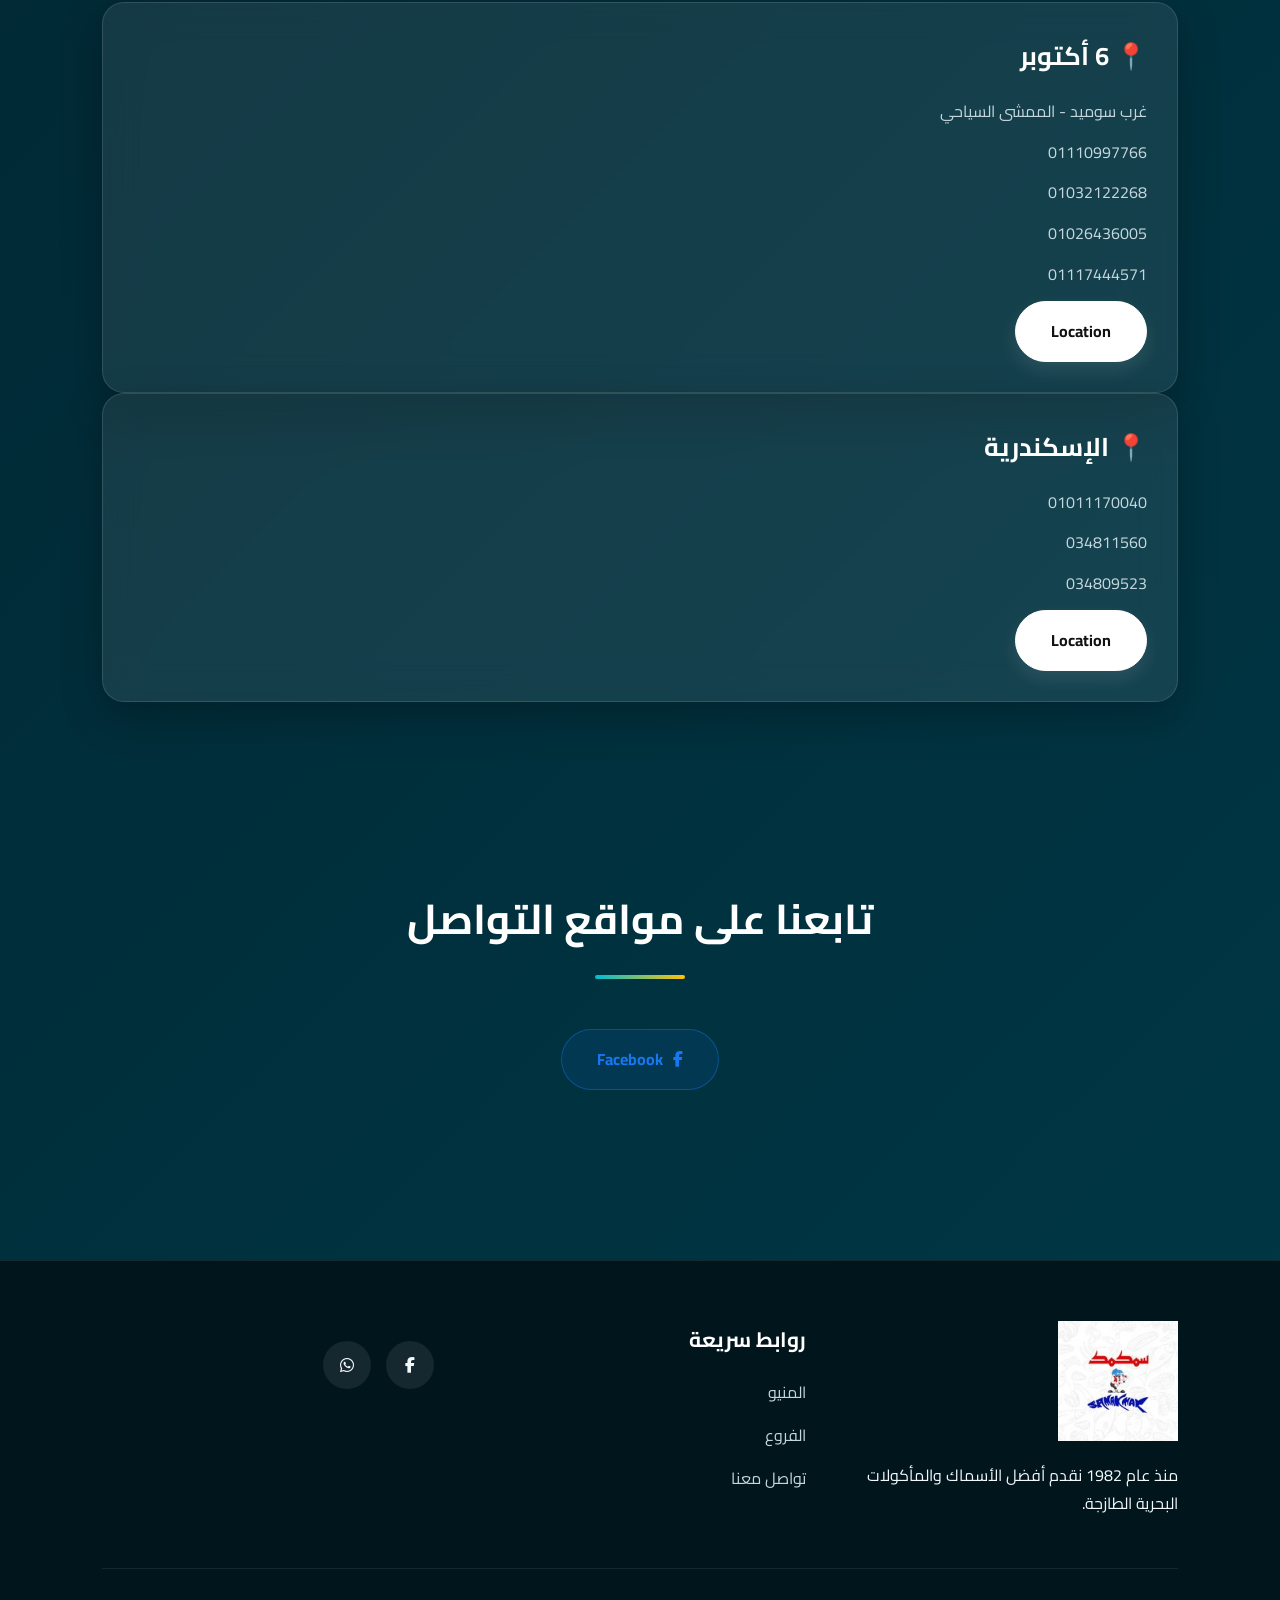
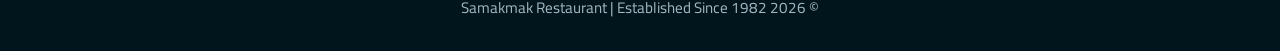
==== commit f09fcc45: "Update index.html" ====
--- a/index.html
+++ b/index.html
@@ -3,7 +3,7 @@
 <head>
     <meta charset="UTF-8">
     <meta name="viewport" content="width=device-width, initial-scale=1.0">
-    <title>سمكمك | مطعم مأكولات بحرية</title>
+    <title>مطعم سمكمك للمأكولات البحرية</title>
 
     <!-- Google Fonts & Font Awesome -->
     <link rel="preconnect" href="https://fonts.googleapis.com">
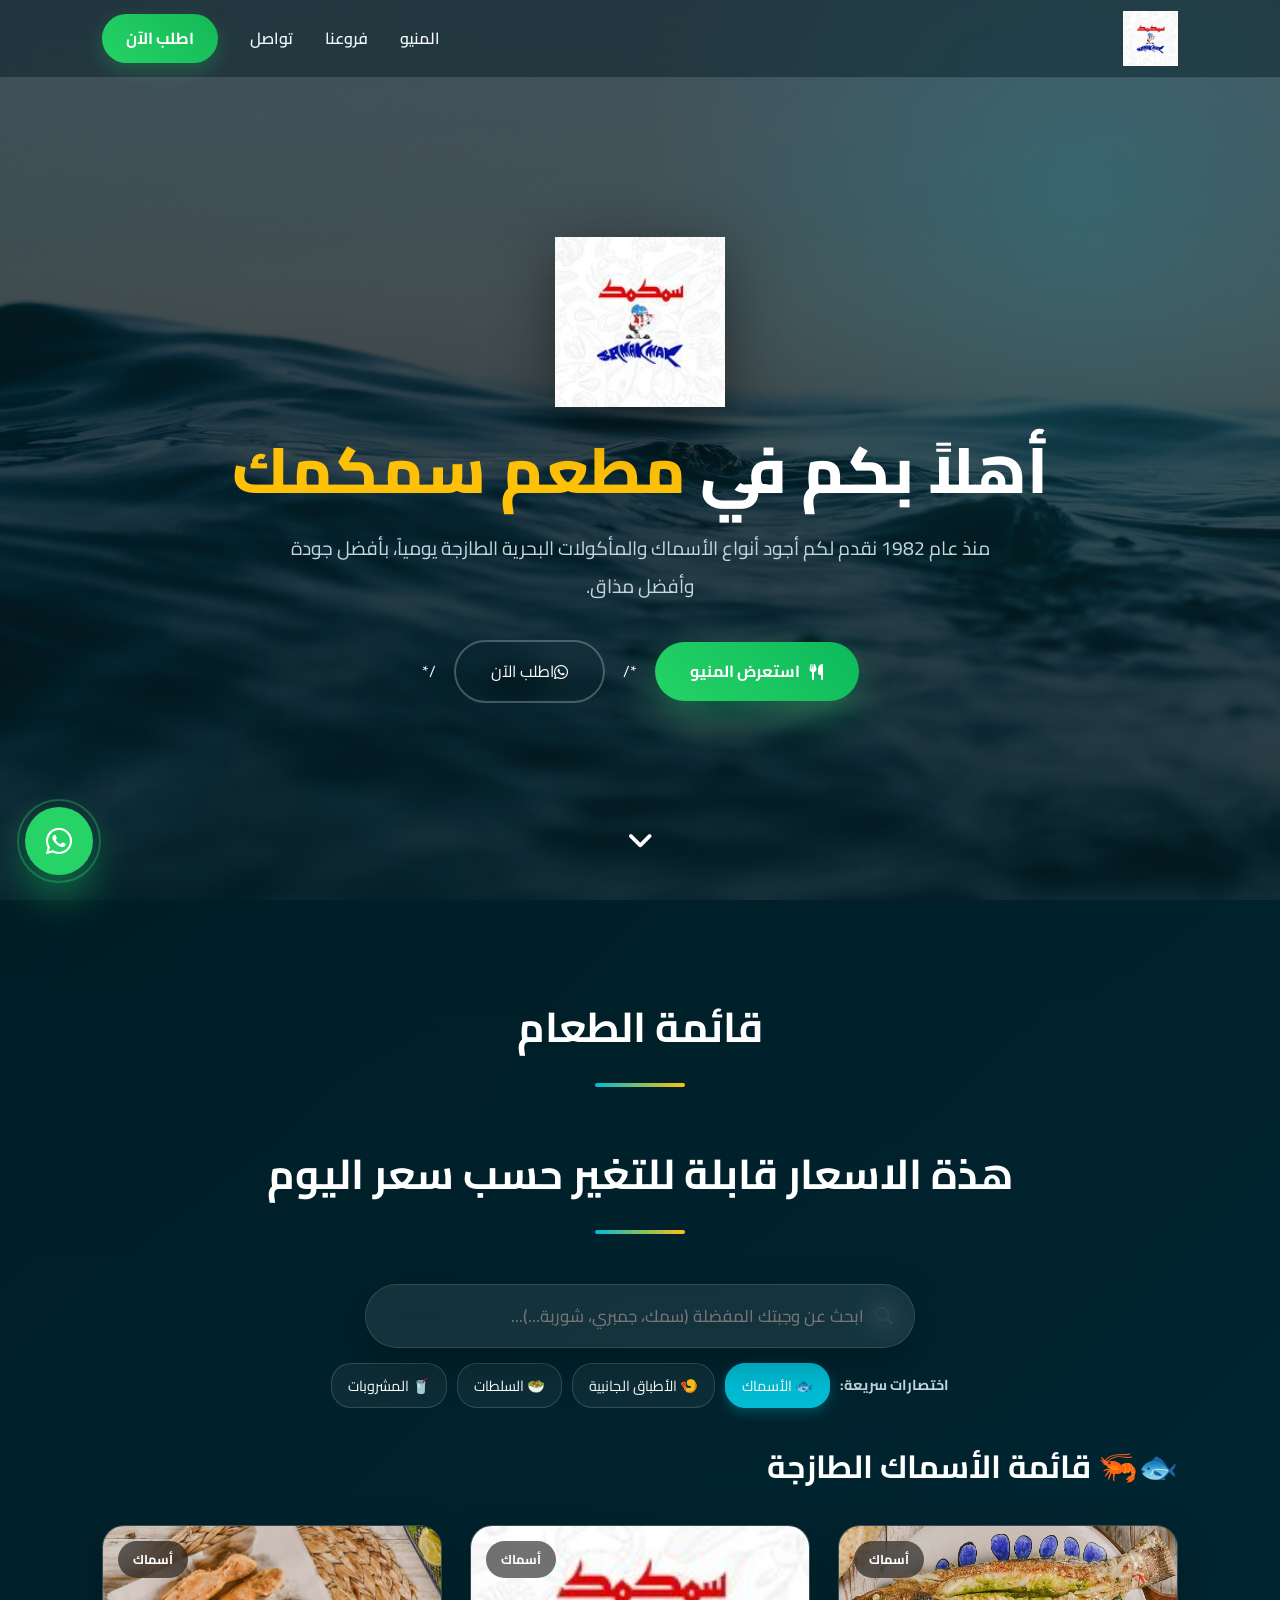
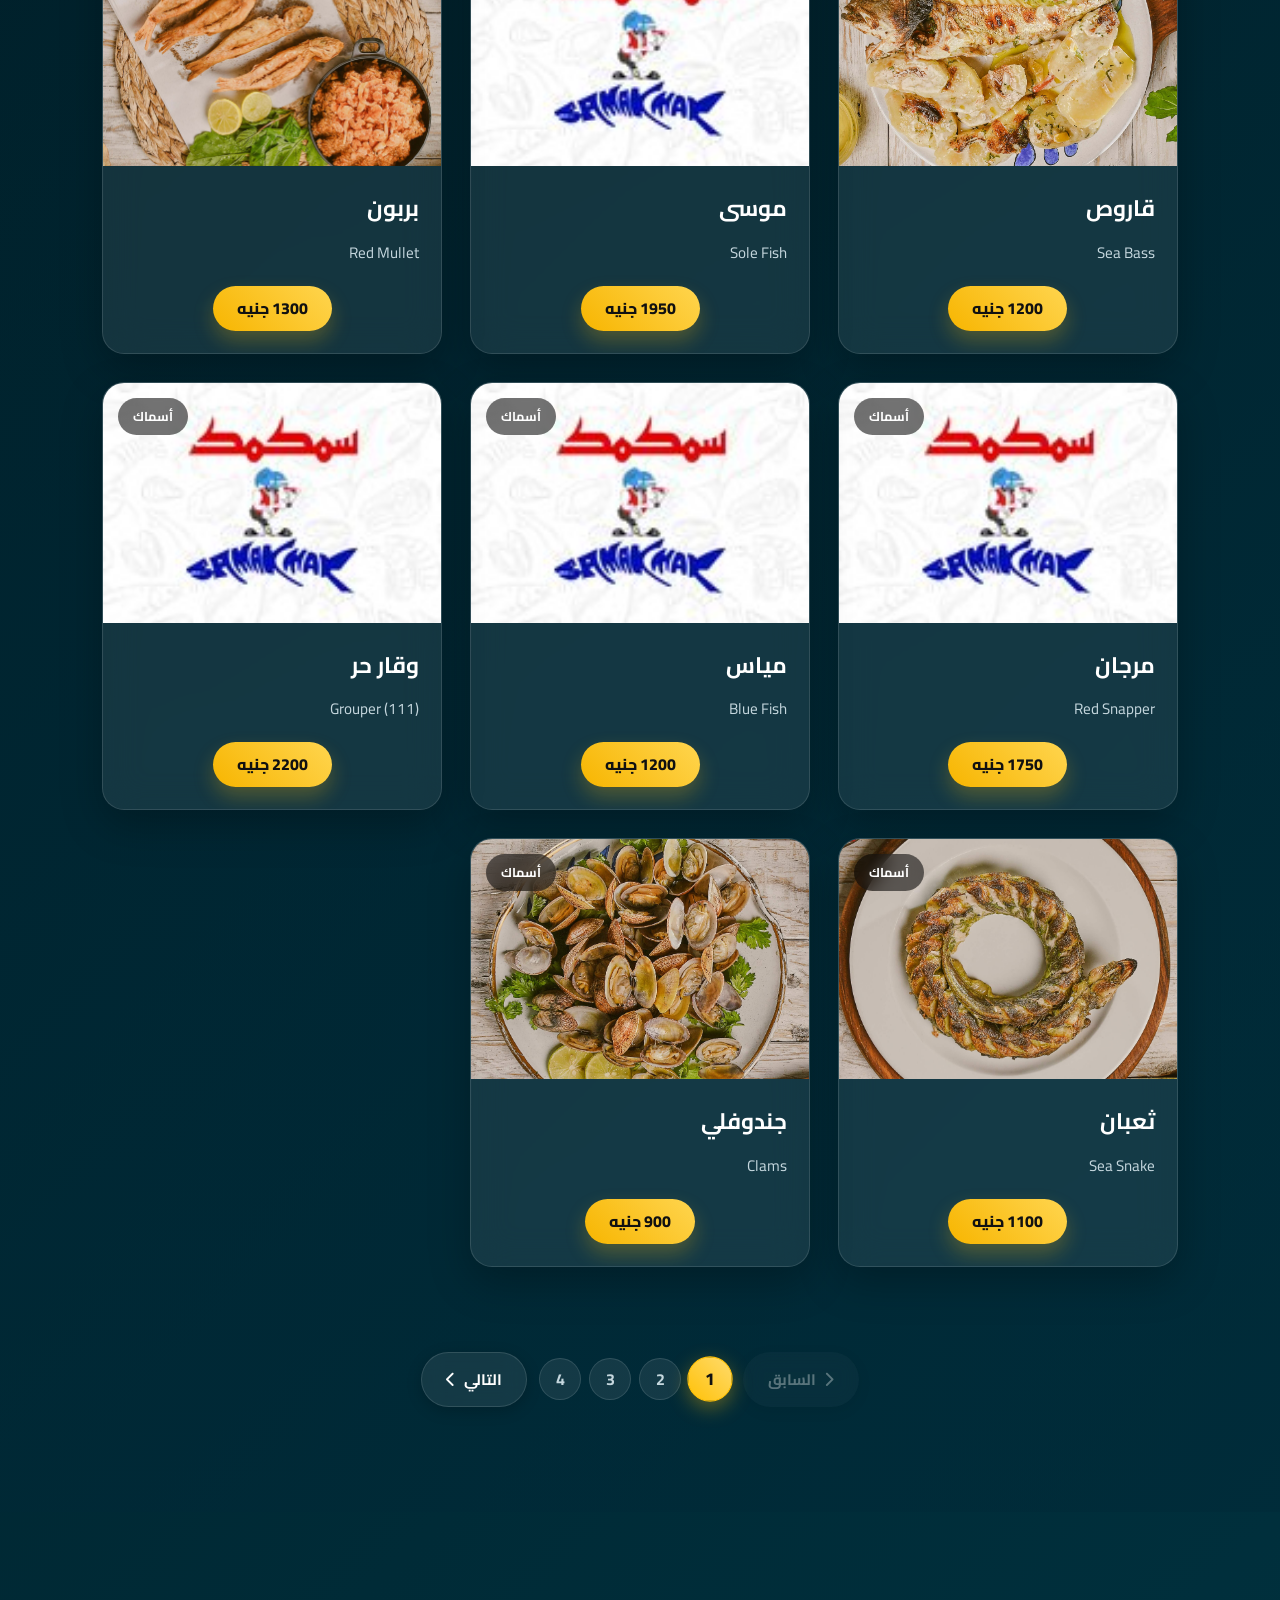
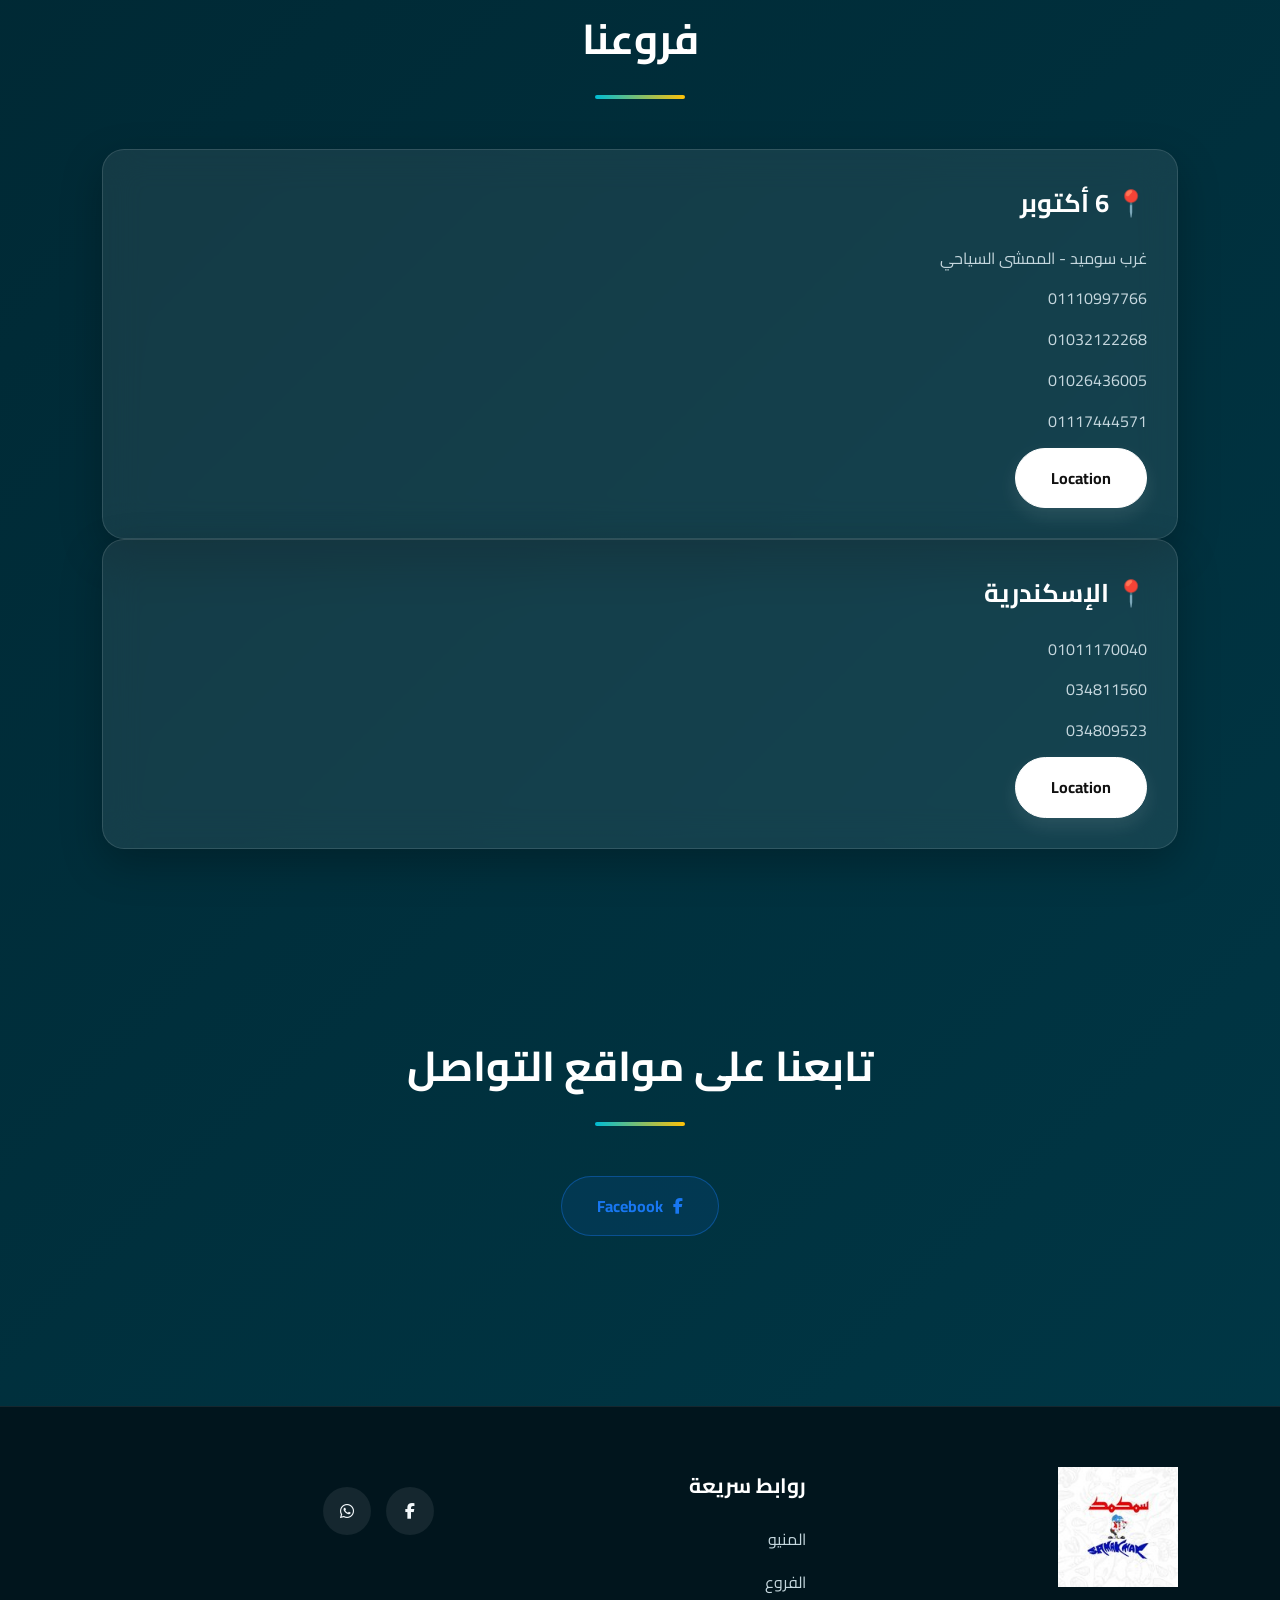
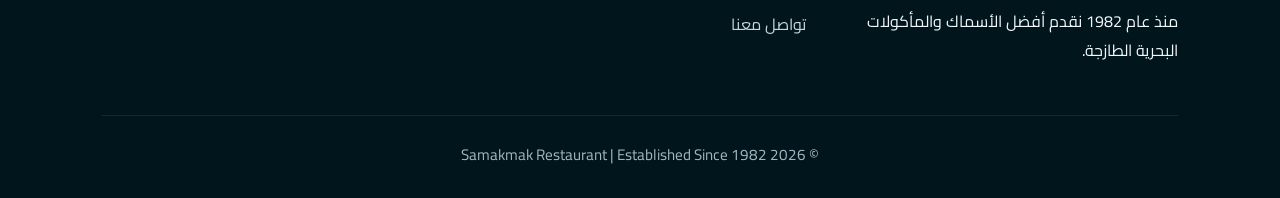
==== commit 18928668: "Update index.html" ====
--- a/index.html
+++ b/index.html
@@ -56,10 +56,10 @@
                     <i class="fa-solid fa-utensils"></i>
                     استعرض المنيو
                 </a>
-                <a href="https://wa.me/201110997766" class="btn-outline" target="_blank">
+                */<a href="https://wa.me/201110997766" class="btn-outline" target="_blank">
                     <i class="fab fa-whatsapp"></i>
                     اطلب الآن
-                </a>
+                </a>/*
             </div>
         </div>
 
@@ -72,6 +72,7 @@
     <section id="menu">
         <div class="container">
             <h2 class="title">قائمة الطعام</h2>
+             <h3 class="title">هذة الاسعار قابلة للتغير حسب سعر اليوم</h3>
 
             <!-- شريط البحث -->
             <div class="search-box">
--- a/style.css
+++ b/style.css
@@ -1,5 +1,5 @@
 /* ==========================================================================
-   SAMAKMAK MENU - Modern CSS v2.1 (Full Complete & Mobile Optimized)
+   SAMAKMAK MENU - Modern CSS v2.2 (Full Complete & Responsive Optimized)
    ========================================================================== */
 
 /* 1. GOOGLE FONTS
@@ -228,19 +228,28 @@
     transform-origin: center;
 }
 
-/* 6. HERO SECTION
+/* 6. HERO SECTION (Fixed & Mobile Optimized)
 ========================================= */
 header {
     position: relative;
-    height: 100vh;
-    min-height: 700px;
+    width: 100%;
+    min-height: 100vh;
+    min-height: 100dvh; /* حل مشكلة ارتفاع شريط الموبايل */
     overflow: hidden;
     display: flex;
     align-items: center;
     justify-content: center;
-    background: url("images/background-head.jpg") center center/cover no-repeat;
-    animation: heroZoom 18s ease-in-out infinite alternate;
-}
+    background: url("images/background-head.jpg") center center / cover no-repeat;
+    background-attachment: scroll; /* منع fixed لمنع التشويه على الهواتف */
+    padding: 100px 20px 60px;
+}
+
+@media (min-width: 992px) {
+    header {
+        background-attachment: fixed; /* تفعيل Parallax للشاشات الكبيرة فقط */
+    }
+}
+
 header::before {
     content: "";
     position: absolute;
@@ -381,7 +390,7 @@
     position: relative;
     max-width: 550px;
     width: 100%;
-    margin: 0 auto 35px auto;
+    margin: 0 auto 10px auto !important;
     z-index: 5;
 }
 .search-box input {
@@ -422,7 +431,44 @@
     transform: translateY(-50%) scale(1.1);
 }
 
-/* 8. FILTER BUTTONS
+/* 8. QUICK TAGS / الاختصارات السريعة
+========================================= */
+.quick-tags {
+    display: flex;
+    align-items: center;
+    justify-content: center;
+    gap: 10px;
+    flex-wrap: wrap;
+    margin: 15px 0 30px;
+}
+
+.quick-tags .tag-title {
+    color: var(--muted, #a0aec0);
+    font-size: 0.9rem;
+    font-weight: bold;
+}
+
+.quick-tags .filter {
+    background: rgba(255, 255, 255, 0.05);
+    color: var(--text-color, #fff);
+    border: 1px solid rgba(255, 255, 255, 0.15);
+    padding: 8px 16px;
+    border-radius: 20px;
+    cursor: pointer;
+    font-size: 0.9rem;
+    font-family: inherit;
+    transition: all 0.3s ease;
+}
+
+.quick-tags .filter:hover,
+.quick-tags .filter.active {
+    background: var(--primary, #00b4d8);
+    color: #fff;
+    border-color: var(--primary, #00b4d8);
+    box-shadow: 0 4px 12px rgba(0, 180, 216, 0.3);
+}
+
+/* 9. FILTER BUTTONS
 ========================================= */
 .categories {
     display: flex;
@@ -465,21 +511,14 @@
     transform: translateY(-4px) scale(1.03);
     box-shadow: 0 10px 25px rgba(255, 193, 7, 0.4);
 }
-.categories .filter::before {
-    content: '';
-    position: absolute;
-    top: 0;
-    left: -100%;
-    width: 100%;
-    height: 100%;
-    background: linear-gradient(90deg, transparent, rgba(255, 255, 255, 0.2), transparent);
-    transition: 0.6s;
-}
-.categories .filter:hover::before {
-    left: 100%;
-}
-
-/* 9. MENU ITEMS GRID & CARDS
+
+/* إخفاء زر "الكل" من الفلاتر إن وجد */
+.categories .filter:first-child,
+.categories .filter[data-filter="all"] {
+    display: none !important;
+}
+
+/* 10. MENU ITEMS GRID & CARDS
 ========================================= */
 #menu {
     position: relative;
@@ -589,16 +628,17 @@
 
 .item-footer {
     display: flex;
-    justify-content: space-between;
+    justify-content: center;
     align-items: center;
     margin-top: 20px;
+    width: 100%;
 }
 
 .price {
     display: inline-flex;
     align-items: center;
     justify-content: center;
-    padding: 8px 18px;
+    padding: 8px 24px;
     border-radius: 50px;
     background: linear-gradient(45deg, #f7b500, #ffd54f);
     color: #111;
@@ -614,49 +654,7 @@
     color: var(--gold);
 }
 
-.order-btn {
-    display: inline-flex;
-    align-items: center;
-    gap: 8px;
-    padding: 10px 20px;
-    border-radius: 50px;
-    background: var(--secondary);
-    color: #fff;
-    font-size: .9rem;
-    font-weight: 700;
-    transition: .35s;
-}
-.order-btn:hover {
-    transform: translateY(-3px);
-    background: #18c05d;
-}
-
-.zoom {
-    position: absolute;
-    inset: 0;
-    display: flex;
-    justify-content: center;
-    align-items: center;
-    background: rgba(0,0,0,.35);
-    opacity: 0;
-    transition: .4s;
-}
-.zoom i {
-    width: 60px;
-    height: 60px;
-    border-radius: 50%;
-    background: #fff;
-    color: #111;
-    display: flex;
-    justify-content: center;
-    align-items: center;
-    font-size: 22px;
-}
-.item:hover .zoom {
-    opacity: 1;
-}
-
-/* 10. NO IMAGE CARDS STYLE (السلطات والمشروبات)
+/* 11. NO IMAGE CARDS STYLE (السلطات والمشروبات)
 ========================================= */
 .no-image-layout {
     min-height: 150px;
@@ -681,7 +679,7 @@
     border: 1px solid rgba(0, 188, 212, 0.3);
 }
 
-/* 11. PAGINATION STYLING (التحكم بالصفحات - جديد)
+/* 12. PAGINATION STYLING
 ========================================= */
 .pagination-wrapper {
     display: flex;
@@ -764,7 +762,7 @@
     transform: scale(1.08);
 }
 
-/* 12. SKELETON LOADING
+/* 13. SKELETON LOADING
 ========================================= */
 .skeleton-category {
     display: grid;
@@ -780,7 +778,7 @@
     border-radius: 22px;
 }
 
-/* 13. BRANCHES SECTION
+/* 14. BRANCHES SECTION
 ========================================= */
 .branches {
     display: grid;
@@ -831,7 +829,6 @@
     color: var(--gold);
 }
 
-/* أزرار الـ Location والـ Facebook */
 .branch .loc-btn {
     background: #ffffff !important;
     color: #111111 !important;
@@ -863,7 +860,7 @@
     transform: translateY(-4px);
 }
 
-/* 14. FOOTER
+/* 15. FOOTER
 ========================================= */
 footer {
     margin-top: 80px;
@@ -937,7 +934,7 @@
     font-size: .95rem;
 }
 
-/* 15. UTILITIES (WHATSAPP BUTTON)
+/* 16. UTILITIES (WHATSAPP BUTTON)
 ========================================= */
 .whatsapp {
     position: fixed;
@@ -968,7 +965,7 @@
     animation: ripple 2s infinite;
 }
 
-/* 16. KEYFRAMES ANIMATIONS
+/* 17. KEYFRAMES ANIMATIONS
 ========================================= */
 @keyframes ripple {
     0% { transform: scale(1); opacity: 1; }
@@ -990,17 +987,13 @@
     0%, 100% { transform: translate(-50%,0); }
     50% { transform: translate(-50%,12px); }
 }
-@keyframes heroZoom {
-    from { background-size: 100%; }
-    to { background-size: 112%; }
-}
 @keyframes loadingSkeleton {
     0% { background-position: 200% 0; }
     100% { background-position: -200% 0; }
 }
 
 /* ==========================================================================
-   17. MEDIA QUERIES (RESPONSIVE SYSTEM)
+   18. MEDIA QUERIES (RESPONSIVE SYSTEM)
    ========================================================================== */
 
 /* --- LARGE SCREEN (1200px) --- */
@@ -1020,6 +1013,12 @@
 /* --- PHONES & SMALL SCREENS (تنسيق الموبايل المطور لـ 3 كروت بالعرض) --- */
 @media (max-width: 768px) {
     section { padding: 50px 10px; }
+
+    header {
+        padding: 120px 15px 40px;
+        min-height: 85vh;
+        min-height: 85dvh;
+    }
 
     nav { 
         height: 70px !important; 
@@ -1064,8 +1063,8 @@
     .logo { height: 48px !important; }
     .hero { width: 92%; }
     .hero img { width: 120px; }
-    .hero h1 { font-size: 2.3rem; }
-    .hero p { font-size: 1rem; line-height: 1.8; }
+    .hero h1 { font-size: 2.1rem; }
+    .hero p { font-size: 0.95rem; line-height: 1.8; }
     .hero-buttons { flex-direction: column; }
     .btn, .btn-outline { width: 100%; justify-content: center; }
     .title { font-size: 2rem; }
@@ -1073,9 +1072,7 @@
     .footer-grid, .branches { grid-template-columns: 1fr; }
     .whatsapp { width: 55px; height: 55px; font-size: 24px; left: 15px; bottom: 15px; }
 
-    /* =========================================
-       ضبط الشبكة لتعرض 3 كروت بالعرض على الموبايل
-       ========================================= */
+    /* ضبط الشبكة لتعرض 3 كروت بالعرض على الموبايل */
     .items {
         display: grid !important;
         grid-template-columns: repeat(3, 1fr) !important;
@@ -1122,10 +1119,9 @@
         text-overflow: ellipsis;
     }
 
-    /* تعديل السعر وزر الطلب ليتناسبا مع العرض الصغير */
     .item-footer {
         flex-direction: column !important;
-        align-items: stretch !important;
+        align-items: center !important;
         gap: 4px !important;
         margin-top: 4px !important;
         padding-top: 4px !important;
@@ -1138,14 +1134,6 @@
         width: 100% !important;
         text-align: center !important;
         box-shadow: none !important;
-    }
-
-    .order-btn {
-        font-size: 0.62rem !important;
-        padding: 3px 0 !important;
-        width: 100% !important;
-        justify-content: center !important;
-        border-radius: 20px !important;
     }
 
     /* أزرة الفلتر والبحث للموبايل */
@@ -1167,6 +1155,19 @@
         font-size: 0.85rem;
     }
 
+    .quick-tags {
+        gap: 6px;
+    }
+    .quick-tags .tag-title {
+        width: 100%;
+        text-align: center;
+        margin-bottom: 5px;
+    }
+    .quick-tags .filter {
+        padding: 6px 12px;
+        font-size: 0.8rem;
+    }
+
     .search-box {
         width: 100%;
         margin-bottom: 20px;
@@ -1204,12 +1205,6 @@
     .title { font-size: 1.5rem; }
     .branch { padding: 18px; }
     footer { padding: 40px 15px 20px; }
-}
-
-/* إخفاء زر "الكل" من الفلاتر إن وجد */
-.categories .filter:first-child,
-.categories .filter[data-filter="all"] {
-    display: none !important;
 }
 
 /* --- تعديلات خاصة بكروت السلطات والمشروبات بدون صور في العرض المضغوط (3 كروت) --- */
@@ -1265,61 +1260,3 @@
         margin-top: auto !important;
     }
 }
-/* =========================================
-   Quick Tags / الاختصارات السريعة
-   ========================================= */
-.quick-tags {
-    display: flex;
-    align-items: center;
-    justify-content: center;
-    gap: 10px;
-    flex-wrap: wrap;
-    margin: 15px 0 30px;
-}
-
-.quick-tags .tag-title {
-    color: var(--muted, #a0aec0);
-    font-size: 0.9rem;
-    font-weight: bold;
-}
-
-.quick-tags .filter {
-    background: rgba(255, 255, 255, 0.05);
-    color: var(--text-color, #fff);
-    border: 1px solid rgba(255, 255, 255, 0.15);
-    padding: 8px 16px;
-    border-radius: 20px;
-    cursor: pointer;
-    font-size: 0.9rem;
-    font-family: inherit;
-    transition: all 0.3s ease;
-}
-
-.quick-tags .filter:hover,
-.quick-tags .filter.active {
-    background: var(--primary, #00b4d8);
-    color: #fff;
-    border-color: var(--primary, #00b4d8);
-    box-shadow: 0 4px 12px rgba(0, 180, 216, 0.3);
-}
-
-/* تنسيق شريط البحث ليتكامل مع الاختصارات */
-.search-box {
-    margin-bottom: 10px !important;
-}
-
-/* استجابة الموبايل */
-@media (max-width: 600px) {
-    .quick-tags {
-        gap: 6px;
-    }
-    .quick-tags .tag-title {
-        width: 100%;
-        text-align: center;
-        margin-bottom: 5px;
-    }
-    .quick-tags .filter {
-        padding: 6px 12px;
-        font-size: 0.8rem;
-    }
-}
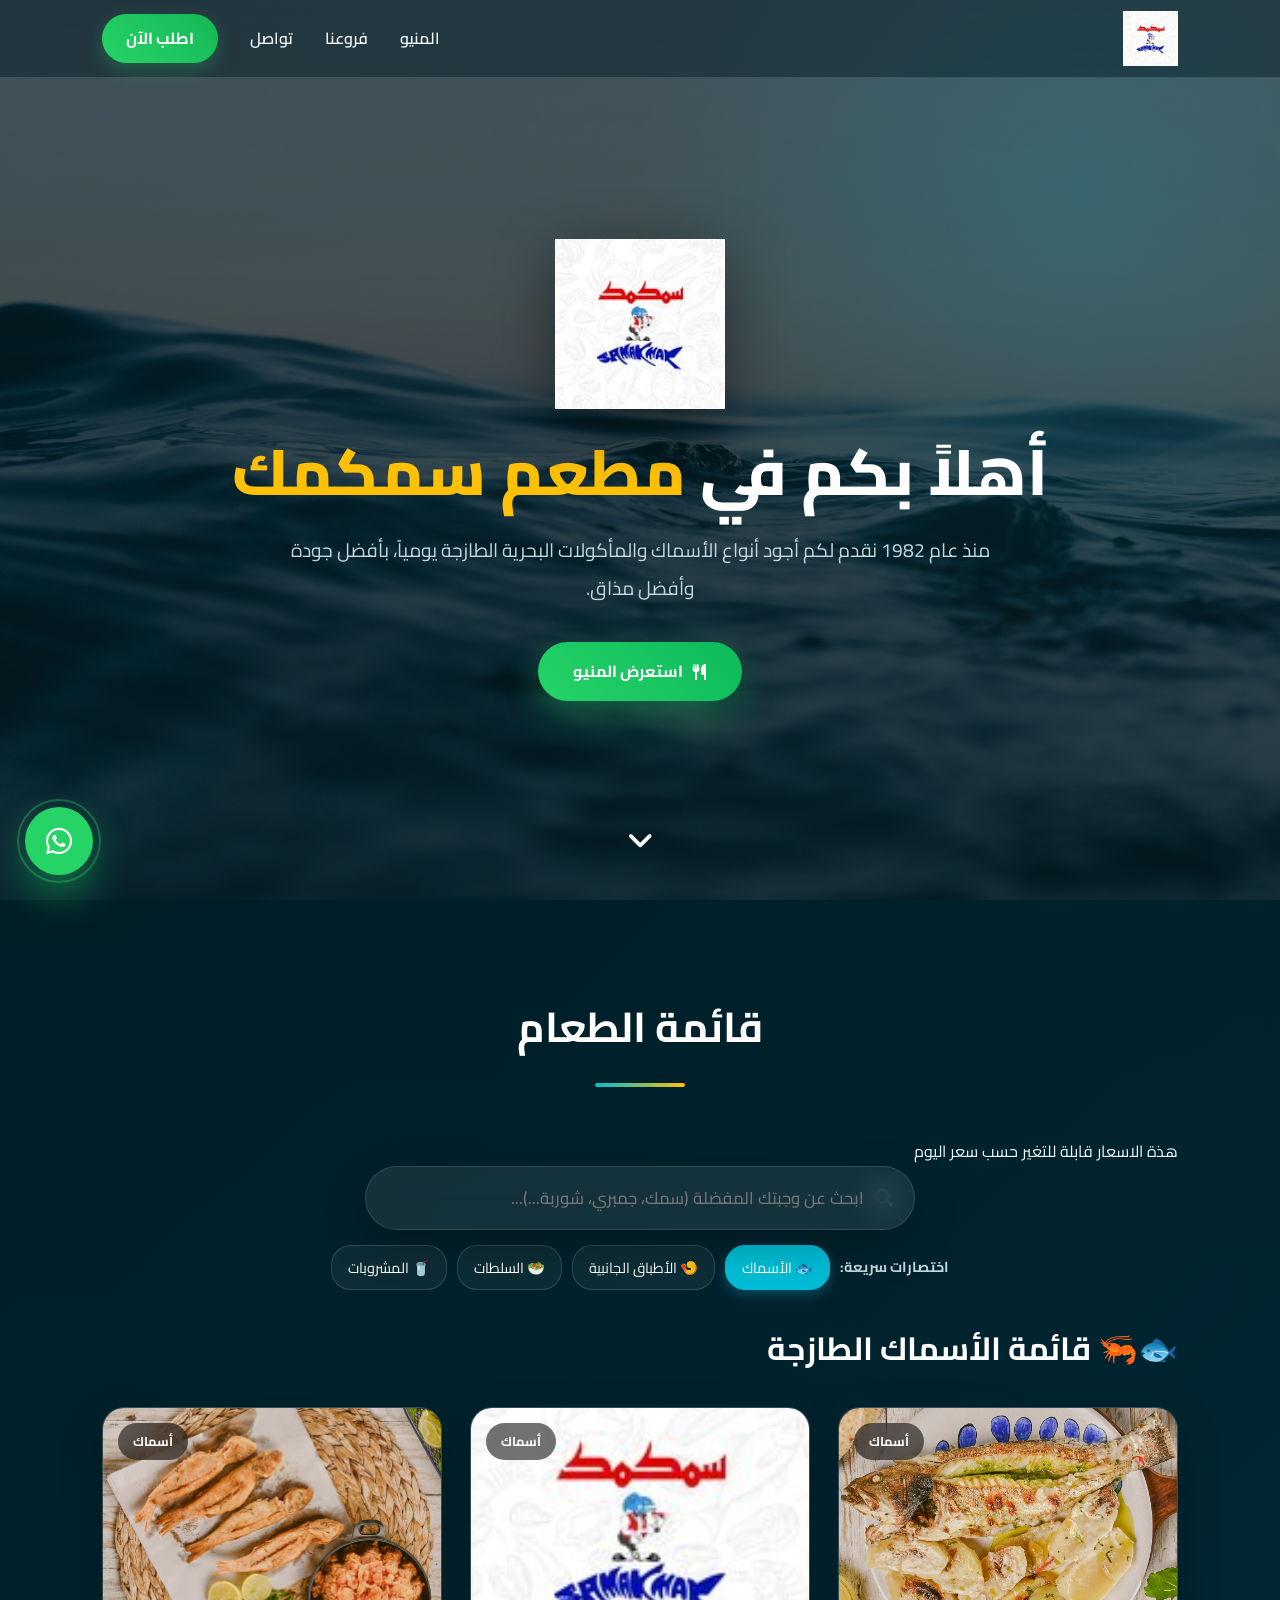
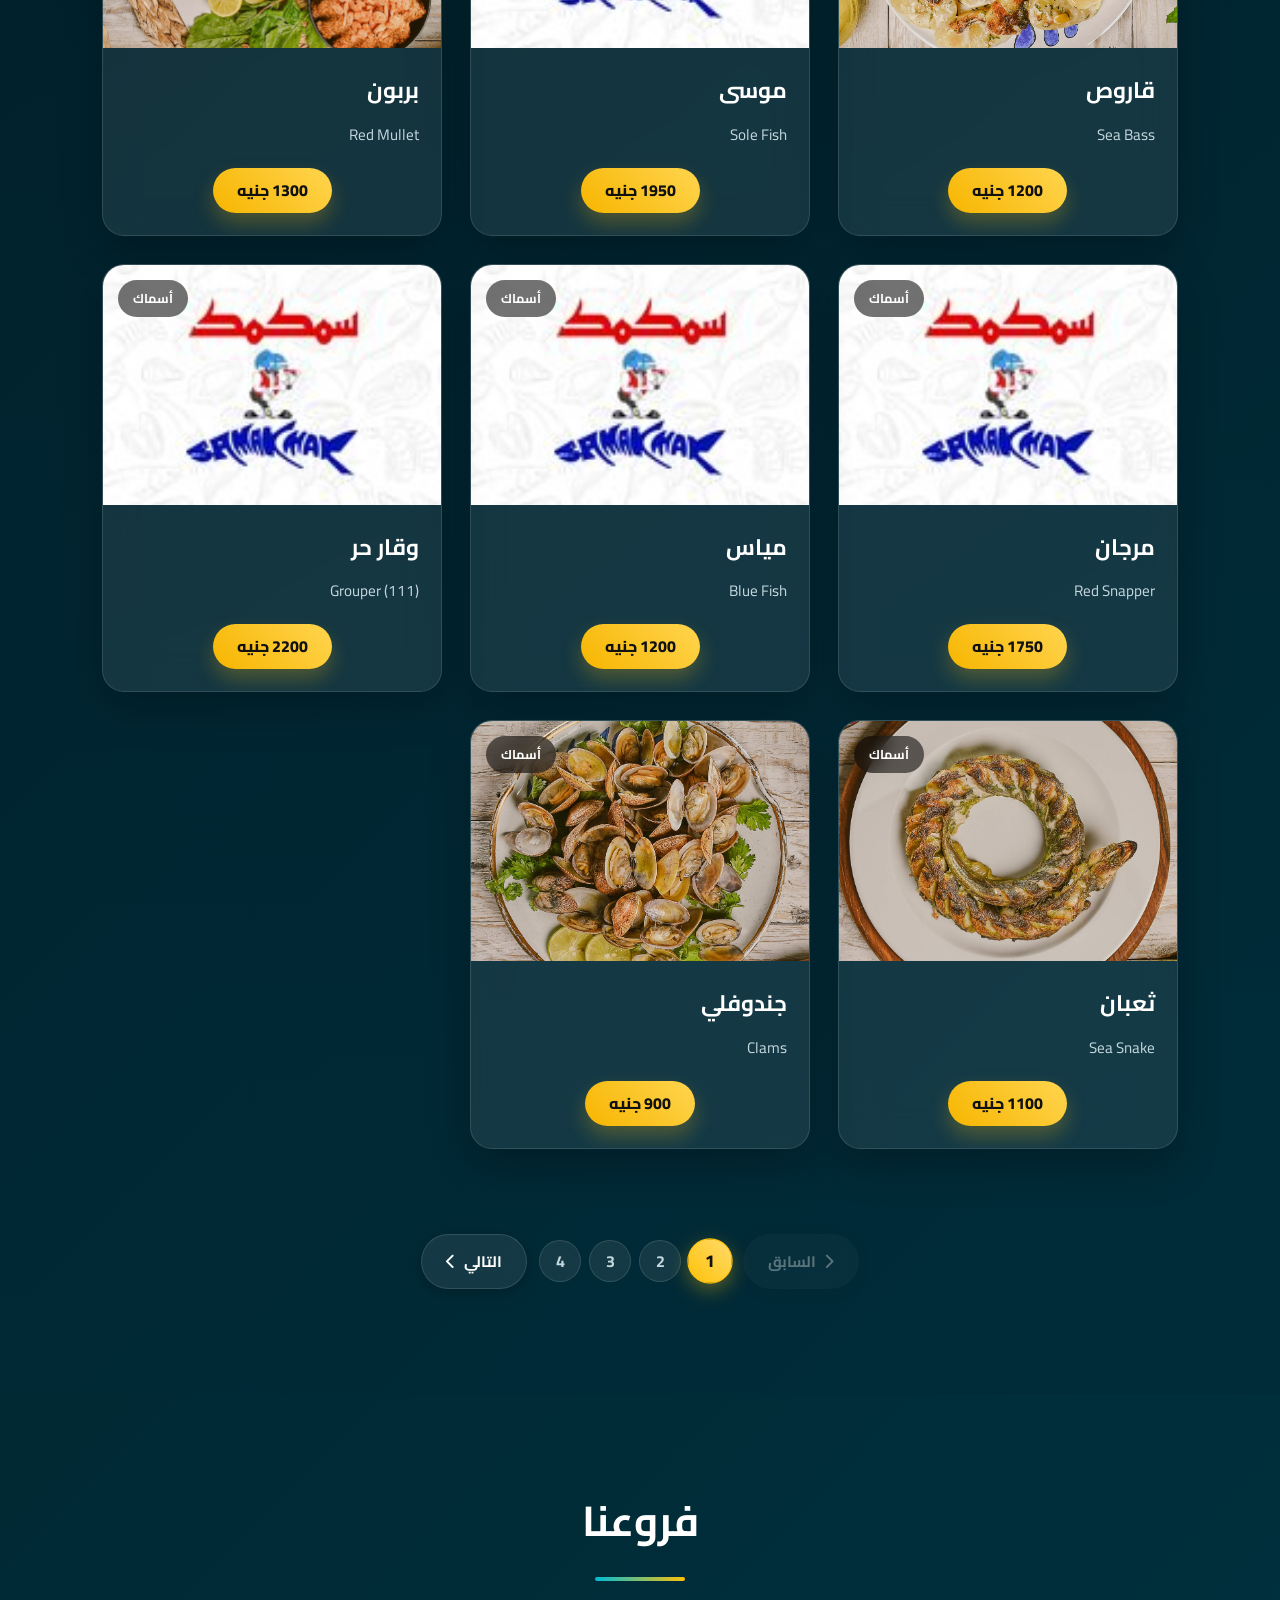
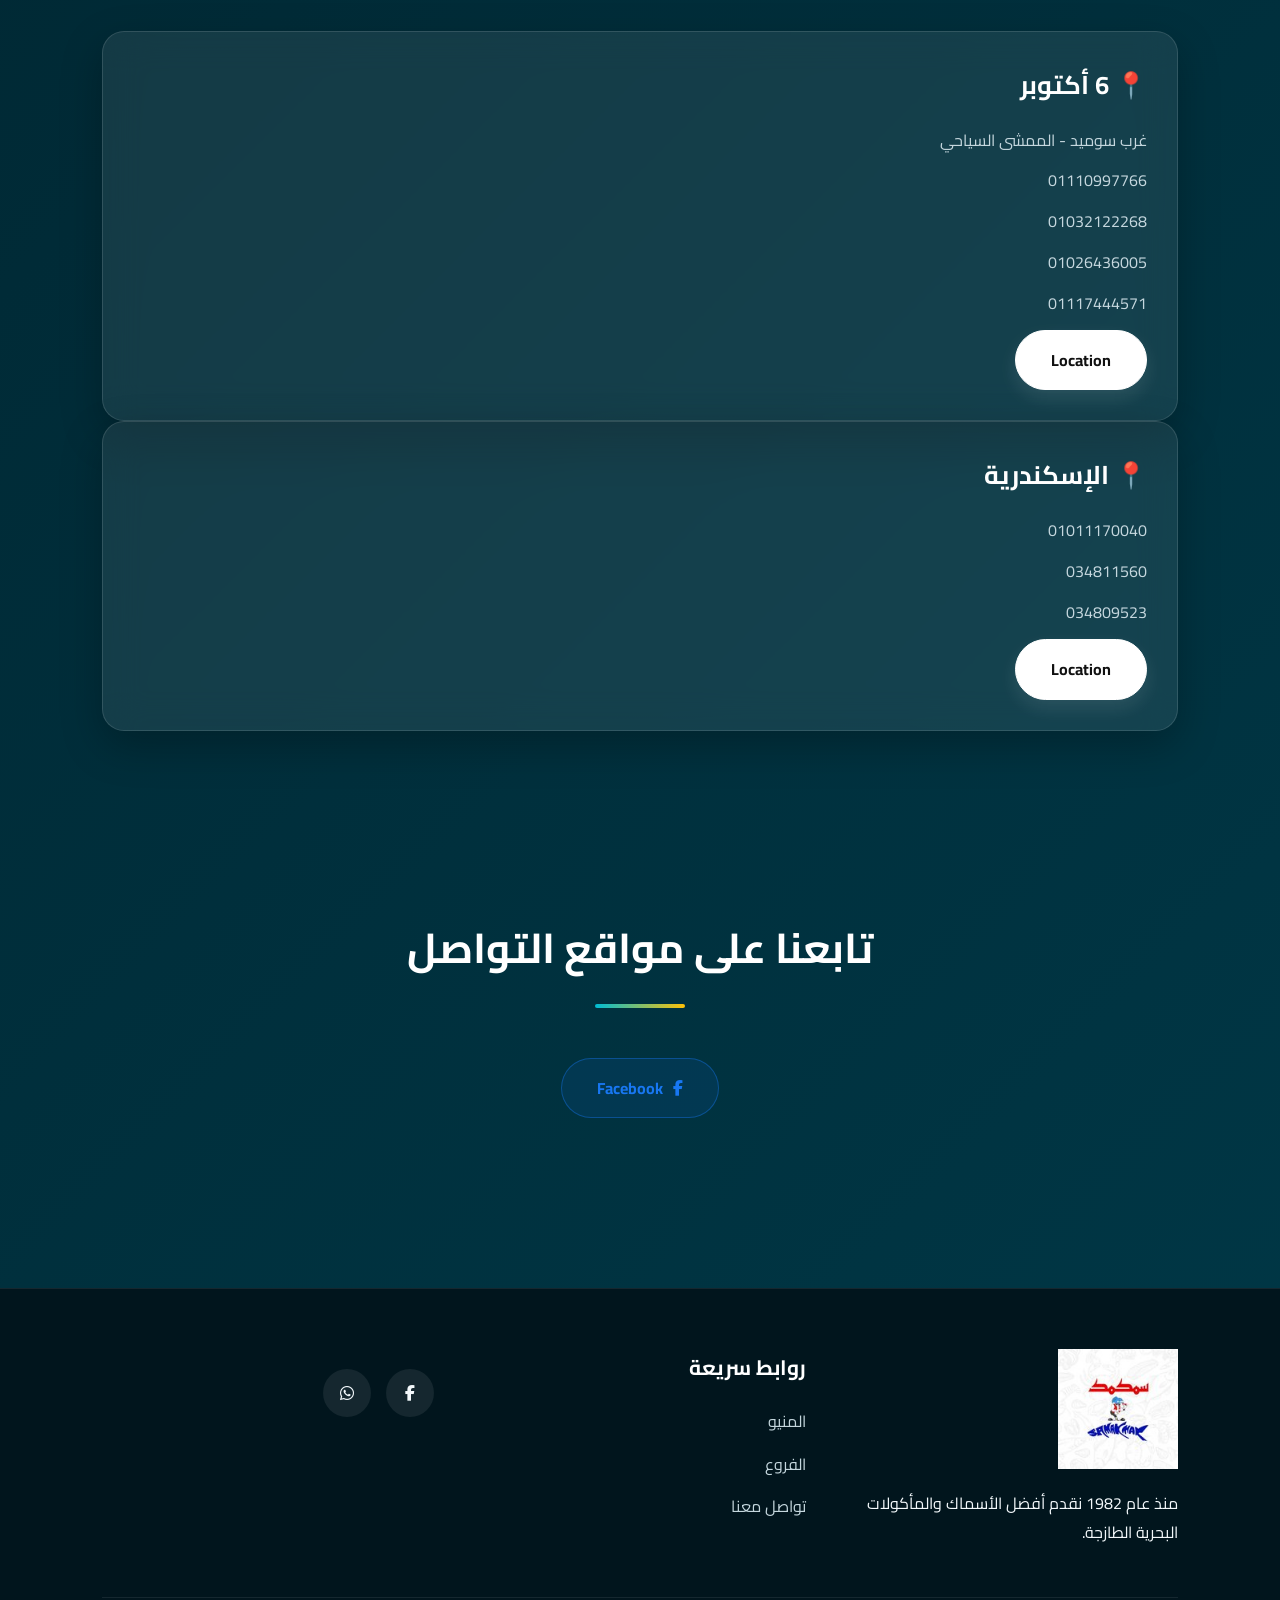
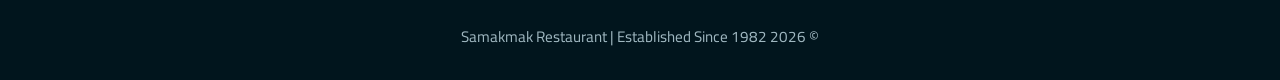
==== commit 807ff223: "Update index.html" ====
--- a/index.html
+++ b/index.html
@@ -56,10 +56,10 @@
                     <i class="fa-solid fa-utensils"></i>
                     استعرض المنيو
                 </a>
-                */<a href="https://wa.me/201110997766" class="btn-outline" target="_blank">
+               <!--<a href="https://wa.me/201110997766" class="btn-outline" target="_blank">
                     <i class="fab fa-whatsapp"></i>
                     اطلب الآن
-                </a>/*
+                </a> -->
             </div>
         </div>
 
@@ -72,7 +72,7 @@
     <section id="menu">
         <div class="container">
             <h2 class="title">قائمة الطعام</h2>
-             <h3 class="title">هذة الاسعار قابلة للتغير حسب سعر اليوم</h3>
+             <h7>هذة الاسعار قابلة للتغير حسب سعر اليوم</h7>
 
             <!-- شريط البحث -->
             <div class="search-box">
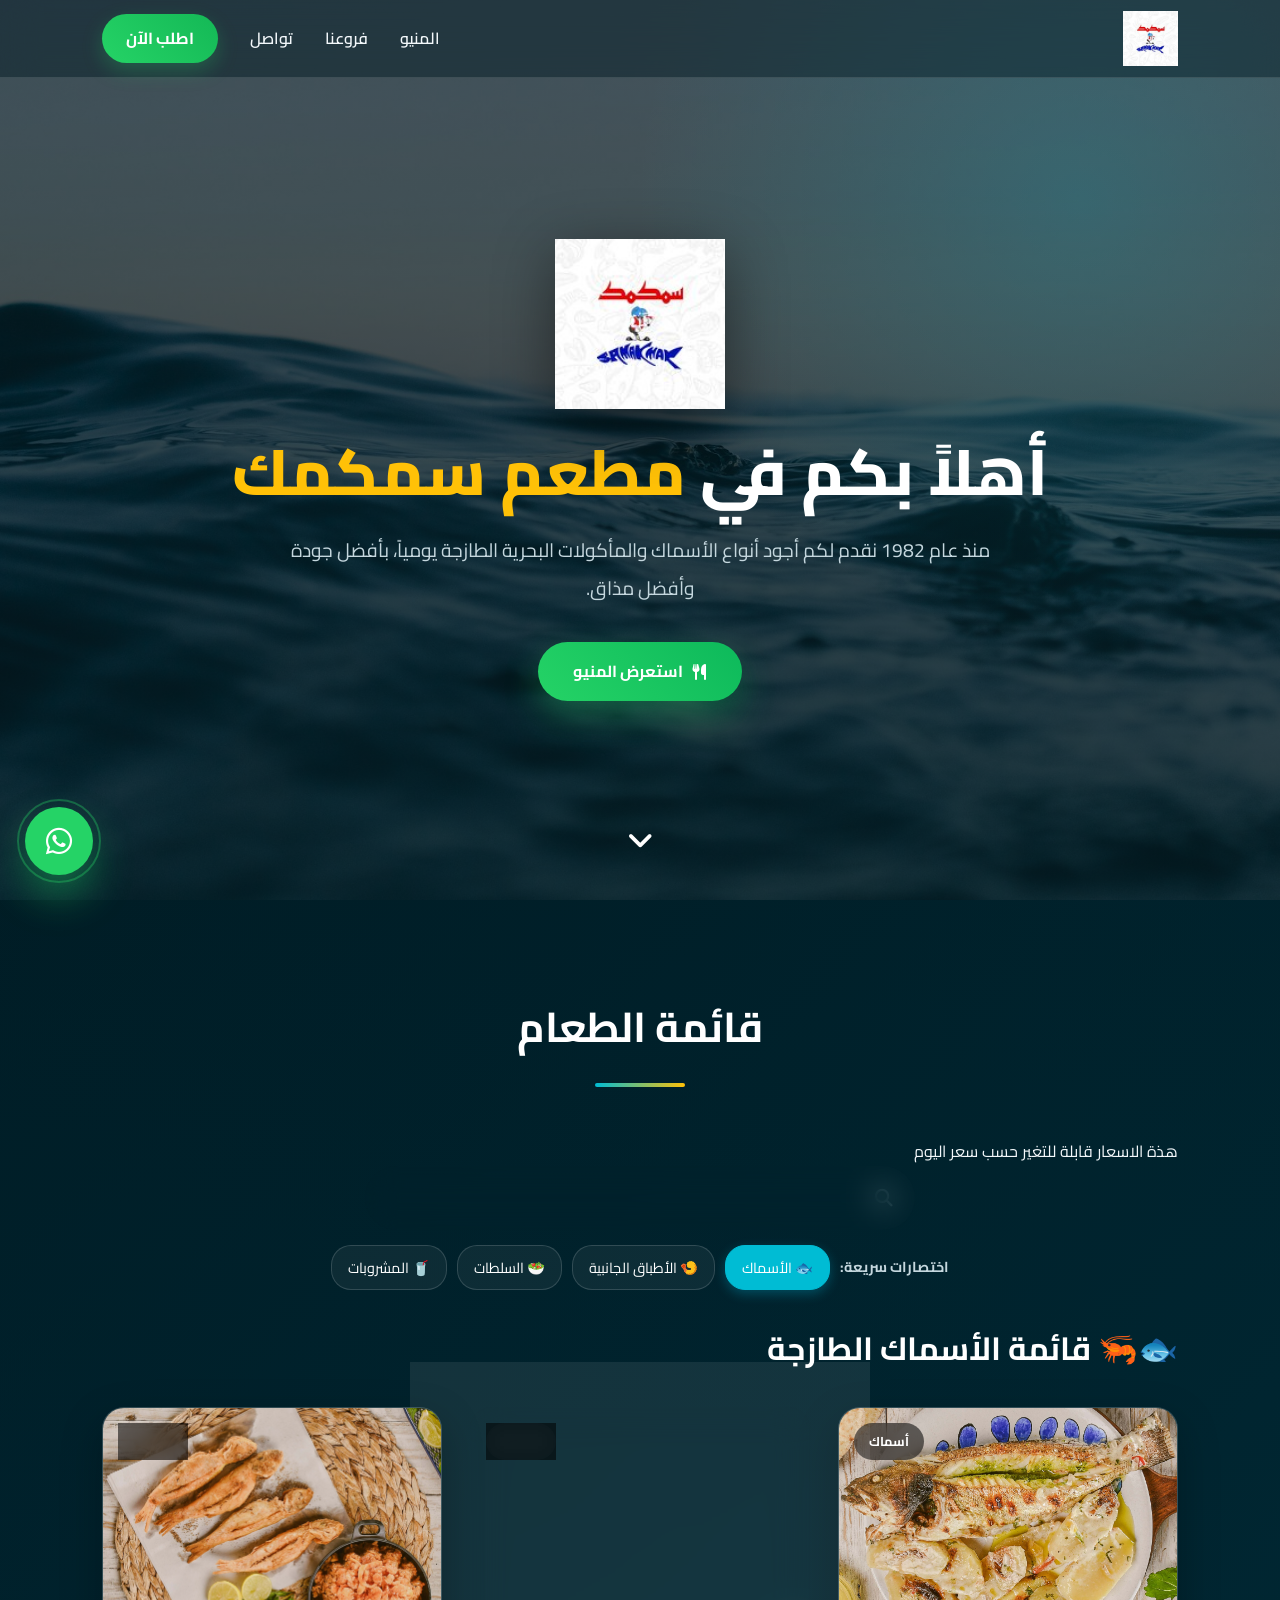
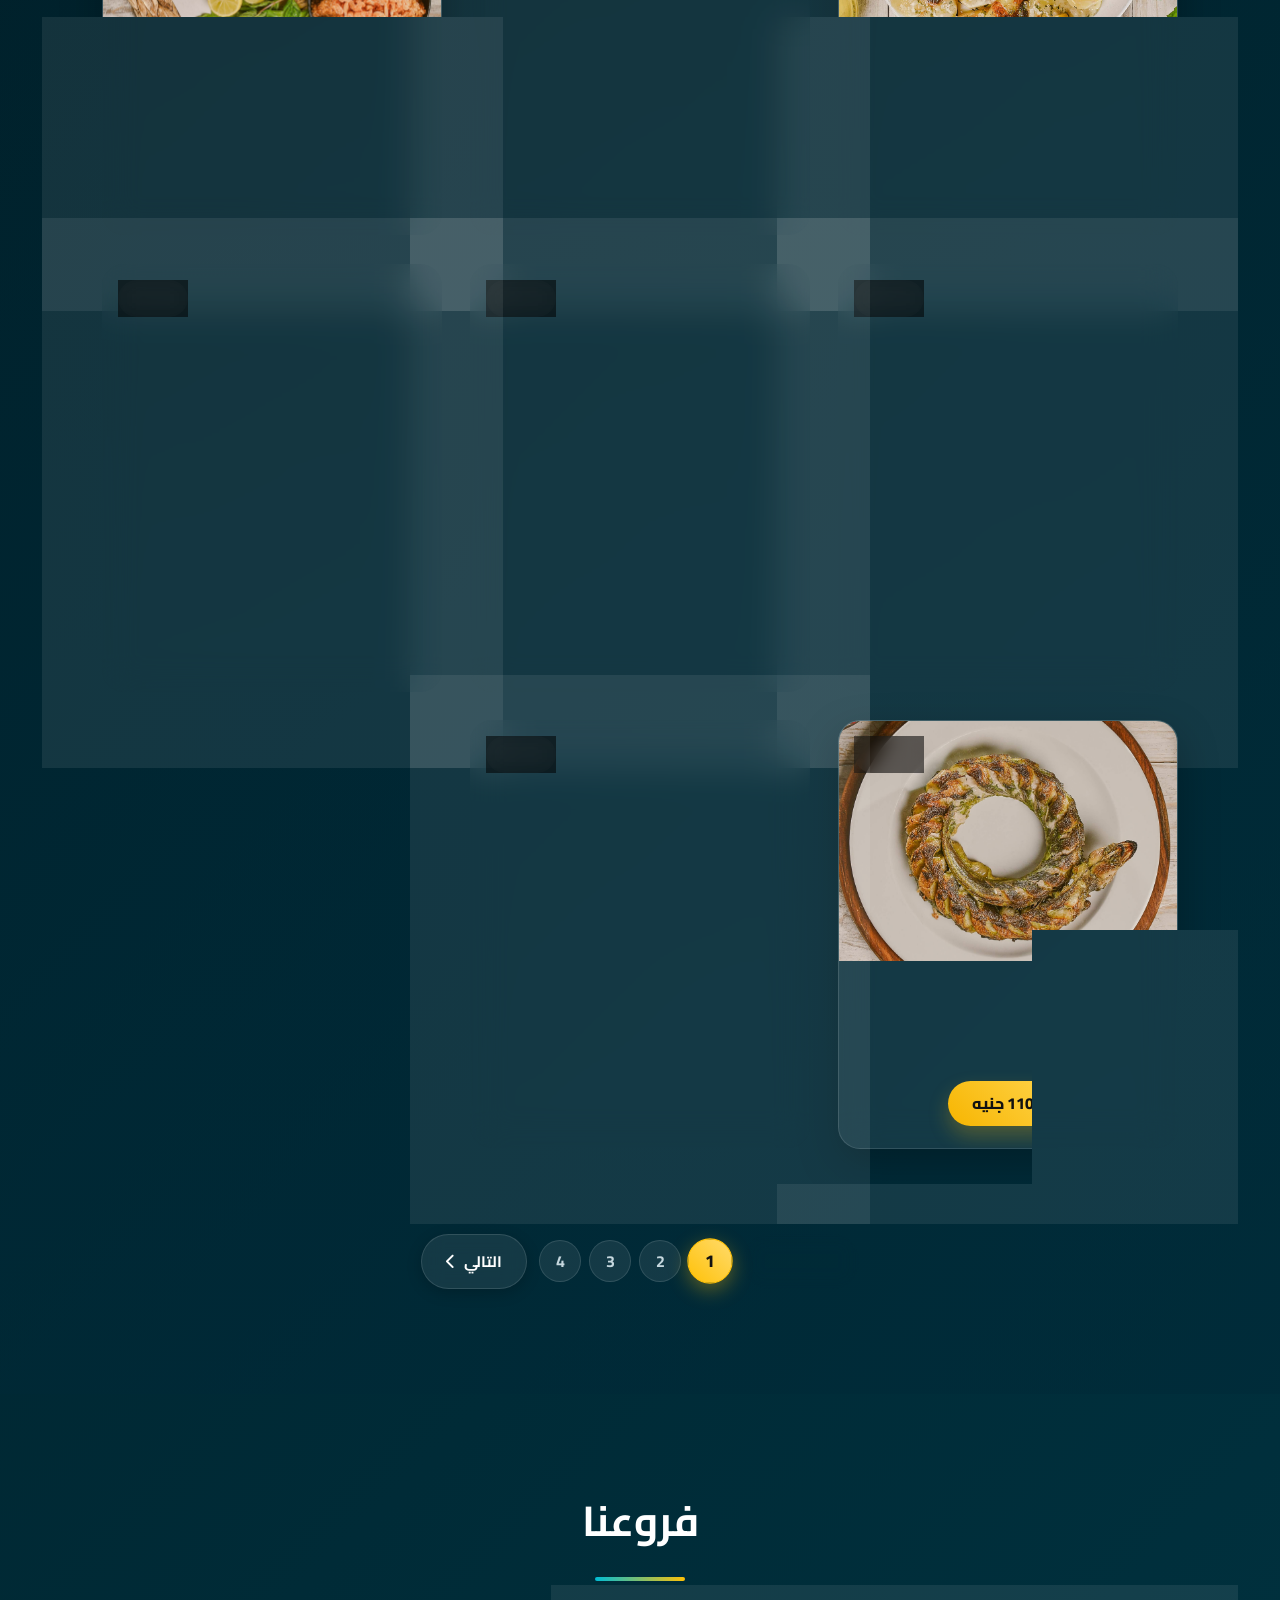
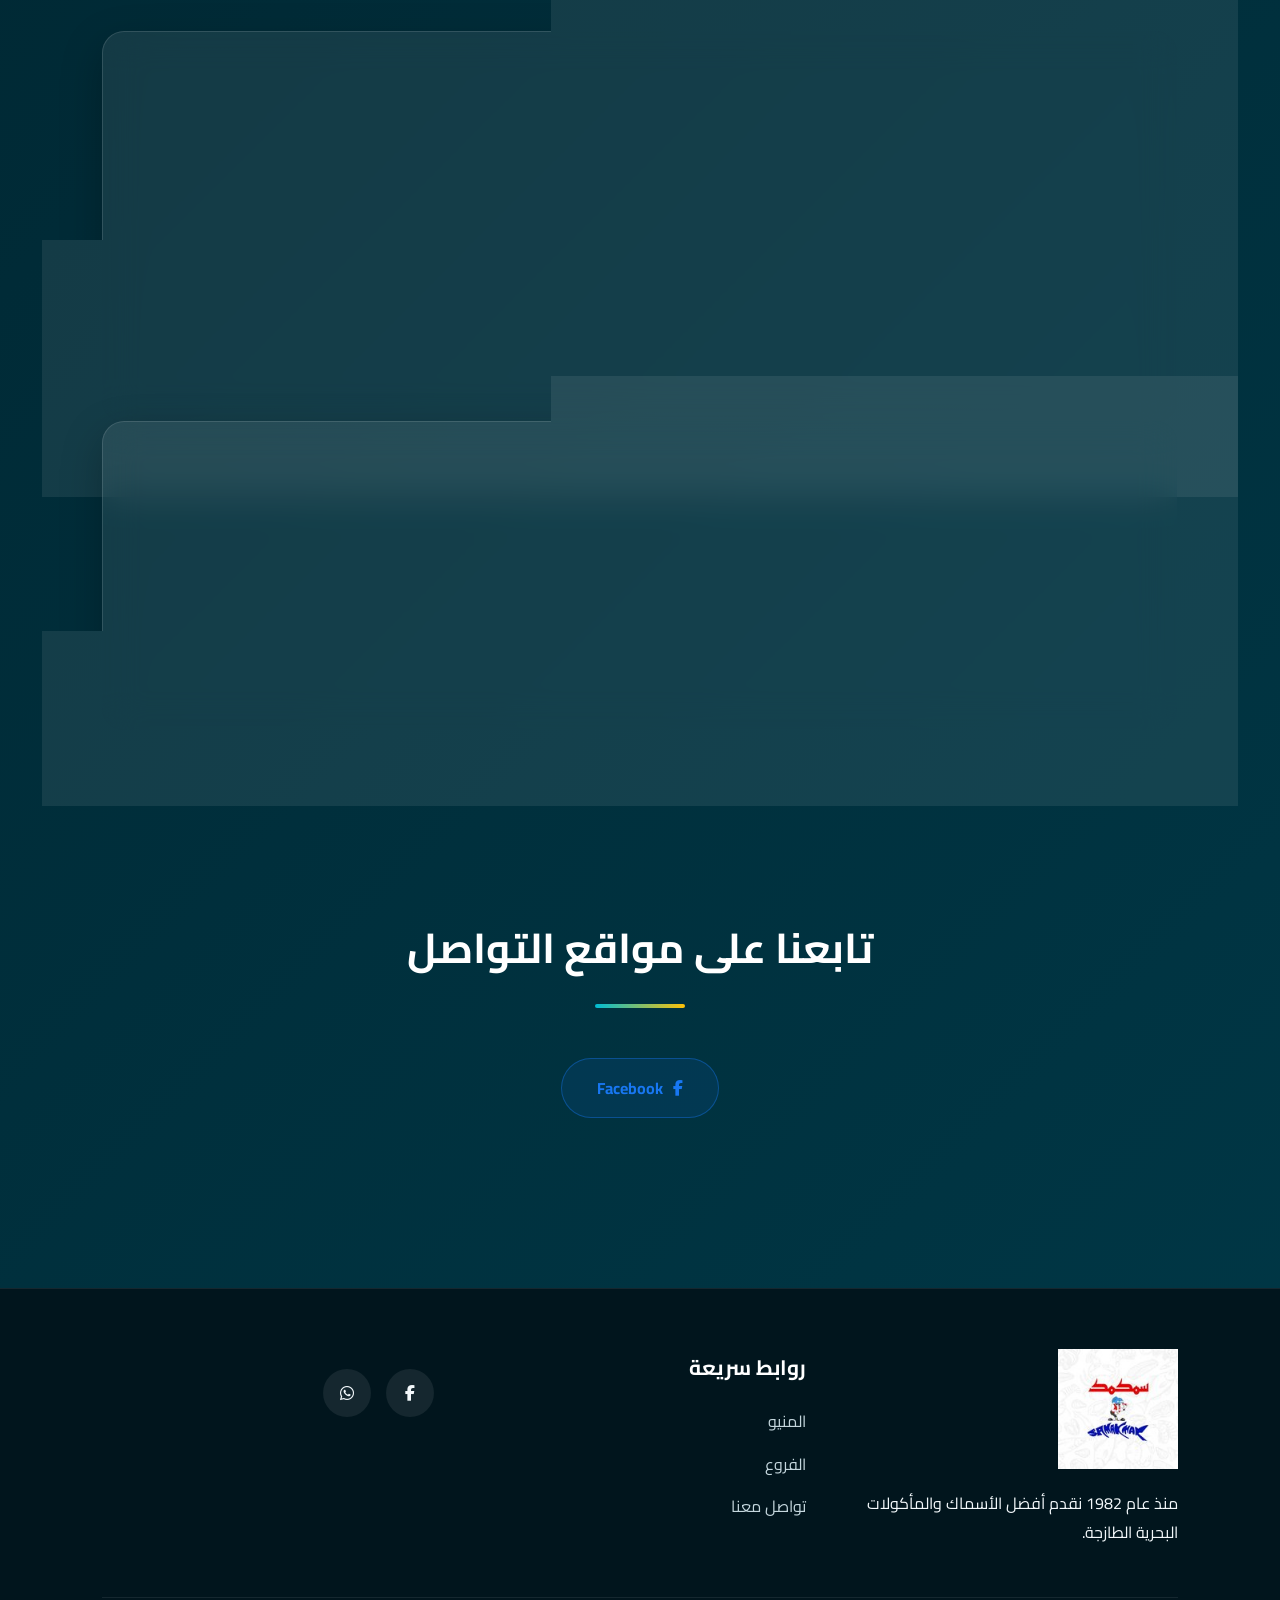
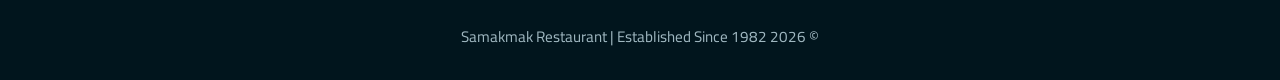
==== commit d5976904: "Update index.html" ====
--- a/index.html
+++ b/index.html
@@ -72,7 +72,7 @@
     <section id="menu">
         <div class="container">
             <h2 class="title">قائمة الطعام</h2>
-             <h7>هذة الاسعار قابلة للتغير حسب سعر اليوم</h7>
+             <h7 class="tag-title">هذة الاسعار قابلة للتغير حسب سعر اليوم</h7>
 
             <!-- شريط البحث -->
             <div class="search-box">
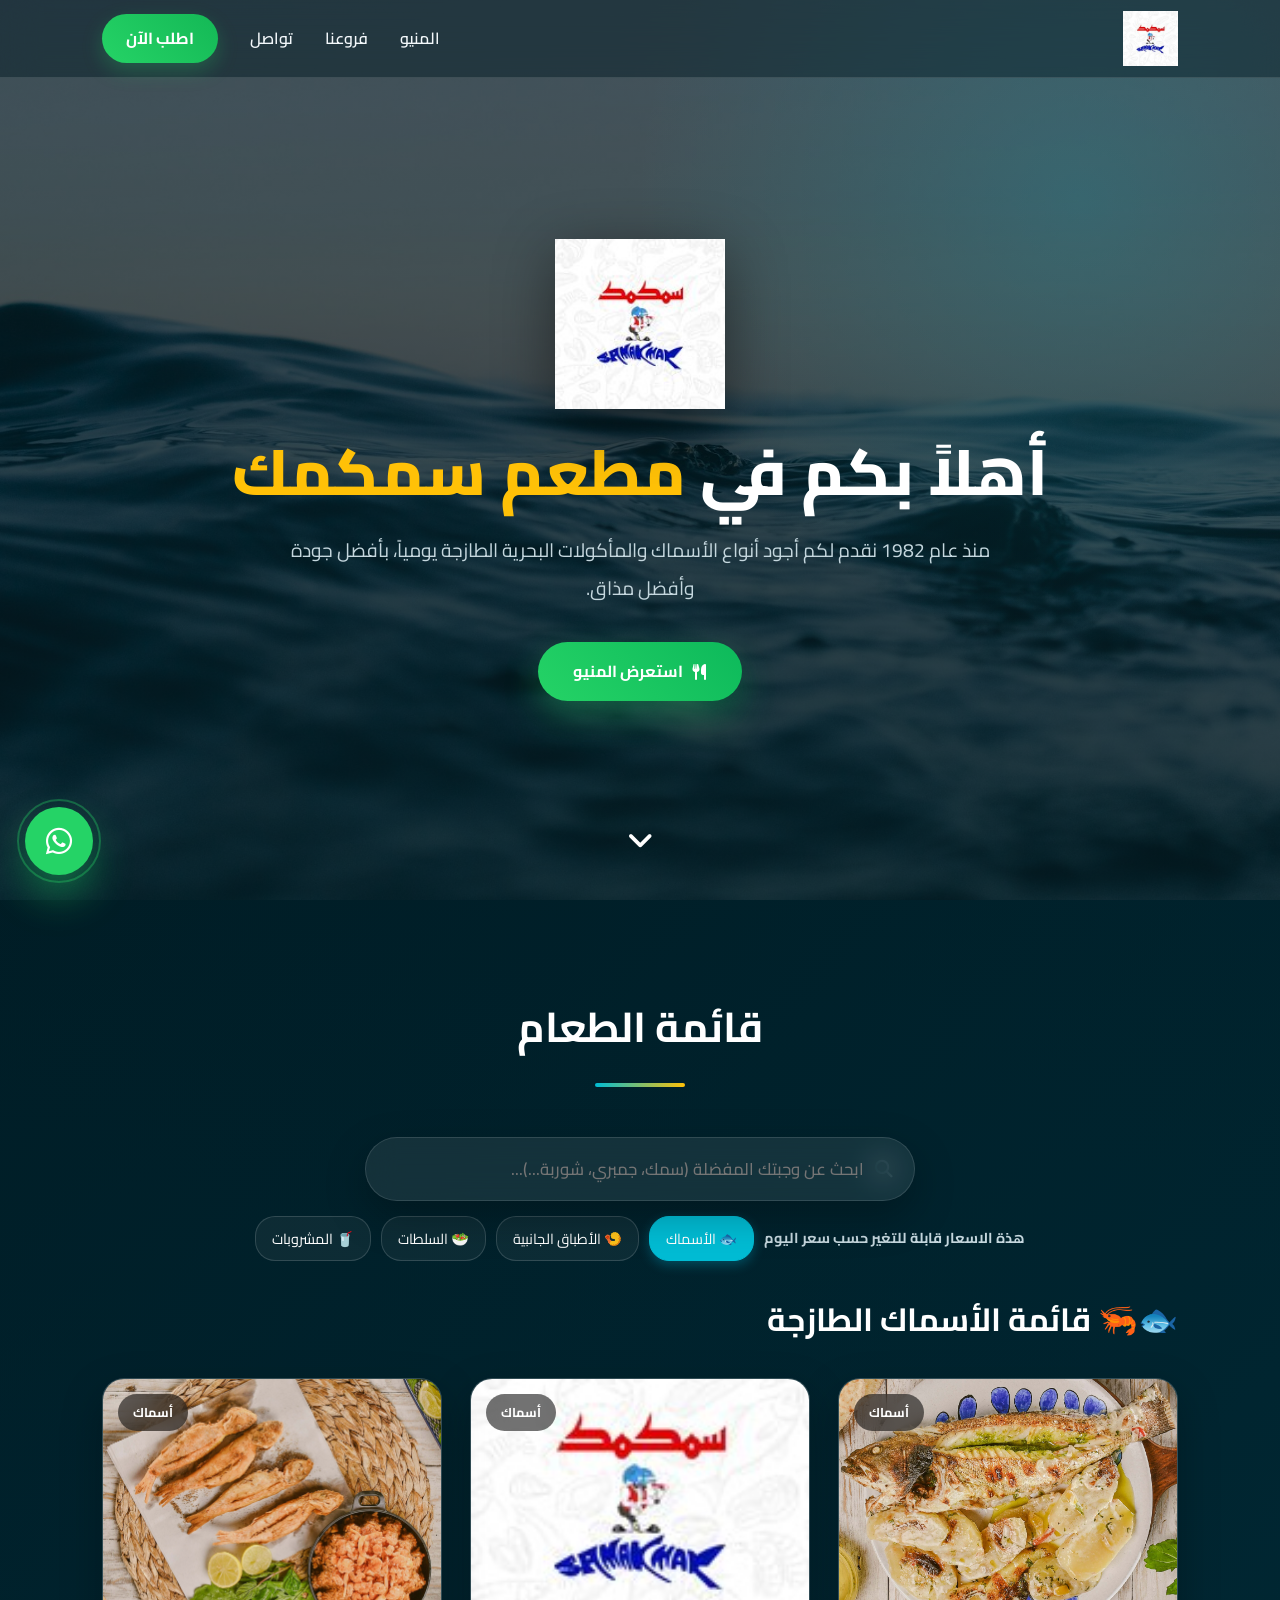
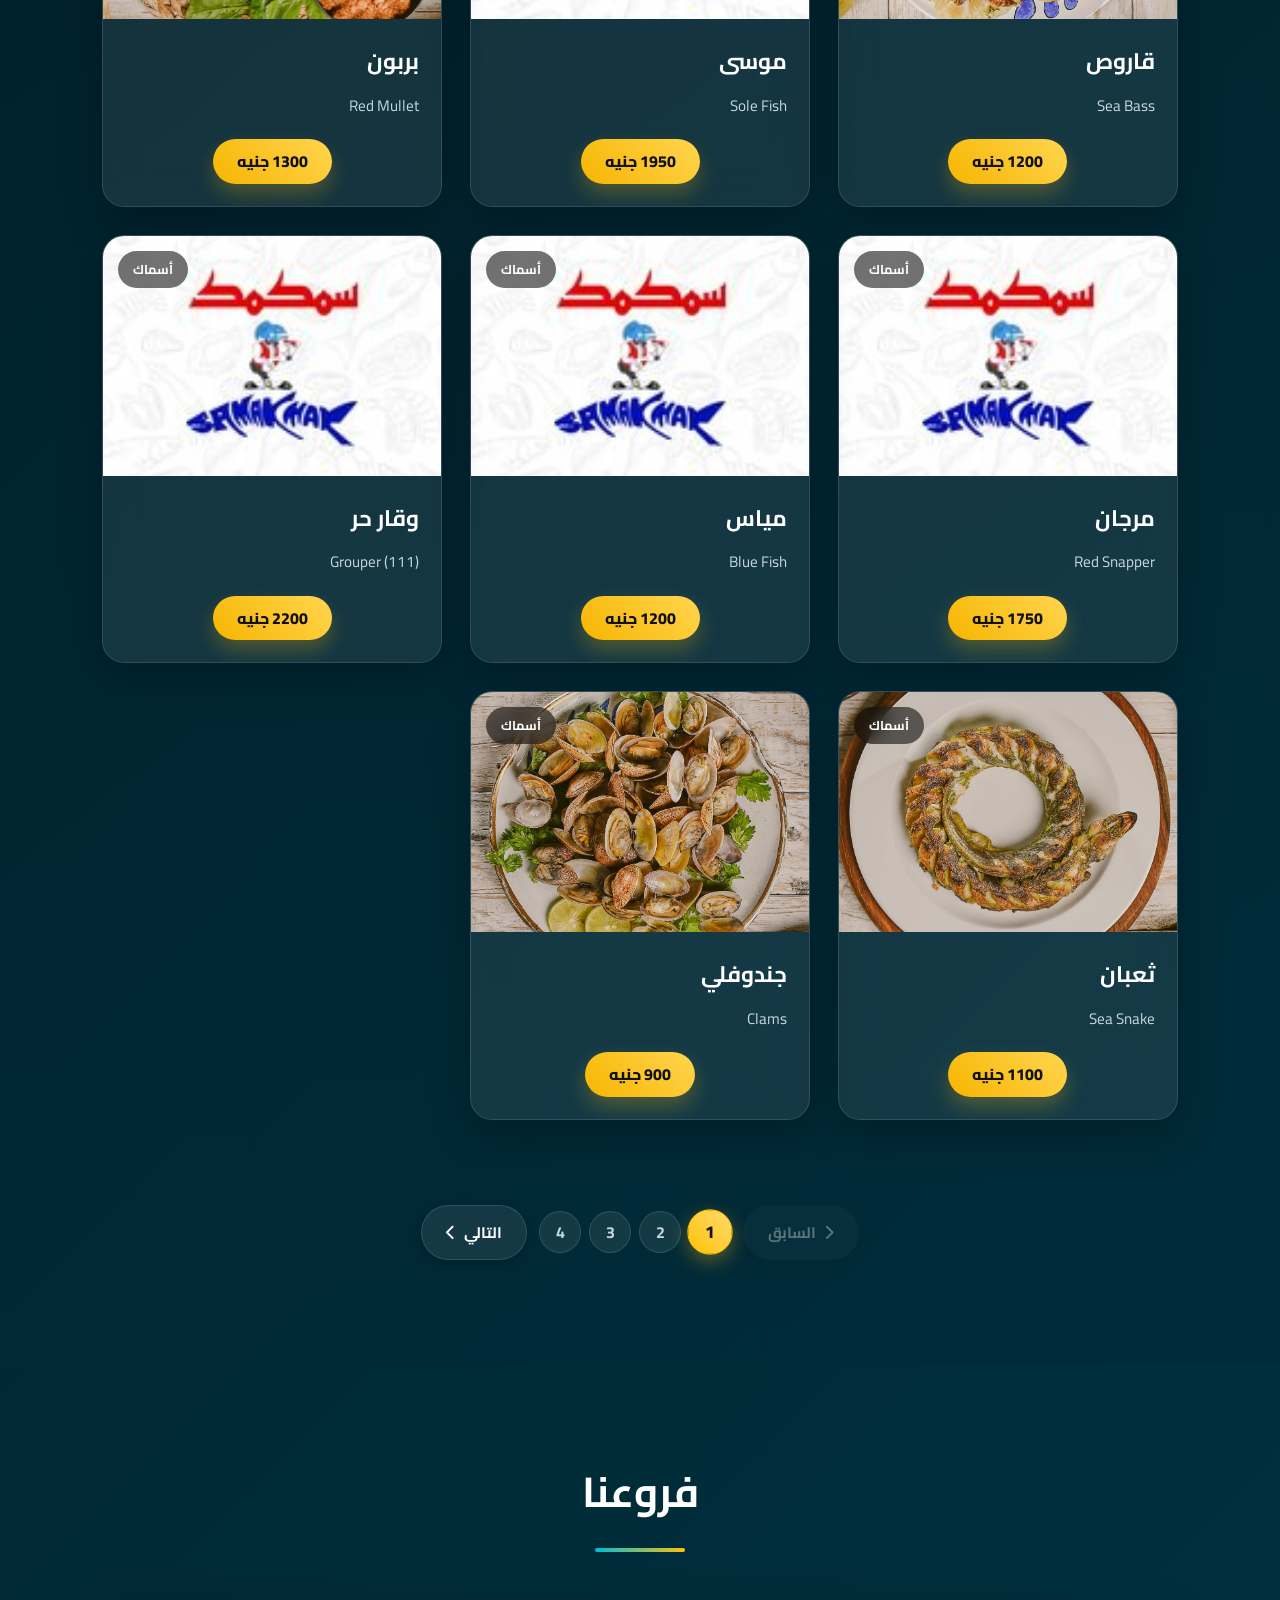
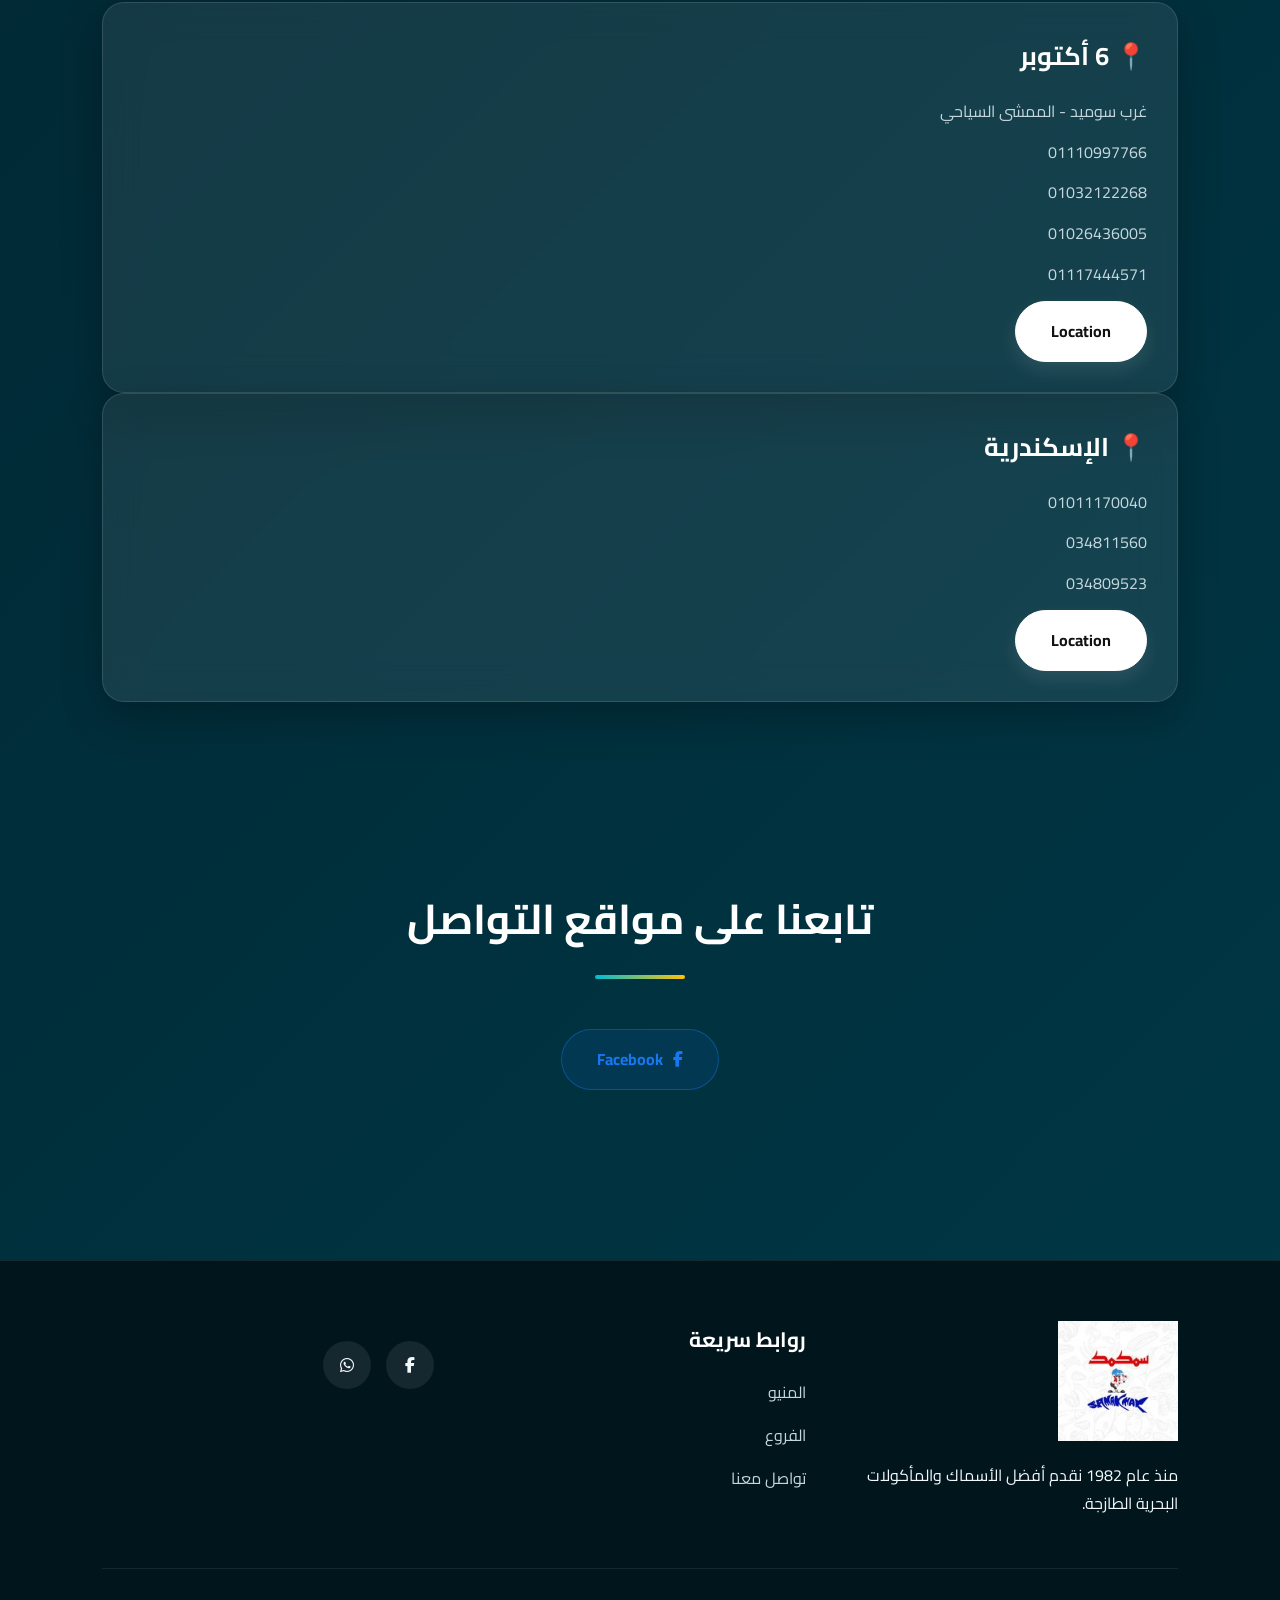
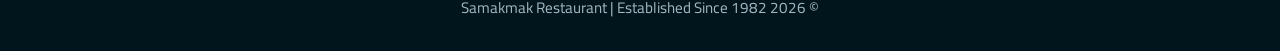
==== commit 70215df4: "Update index.html" ====
--- a/index.html
+++ b/index.html
@@ -72,8 +72,7 @@
     <section id="menu">
         <div class="container">
             <h2 class="title">قائمة الطعام</h2>
-             <h7 class="tag-title">هذة الاسعار قابلة للتغير حسب سعر اليوم</h7>
-
+            
             <!-- شريط البحث -->
             <div class="search-box">
                 <i class="fa-solid fa-magnifying-glass search-icon"></i>
@@ -82,7 +81,7 @@
 
             <!-- اختصارات سريعة أسفل مربع البحث -->
             <div class="quick-tags">
-                <span class="tag-title">اختصارات سريعة:</span>
+                <span class="tag-title">هذة الاسعار قابلة للتغير حسب سعر اليوم</span>
                 <button class="filter active" data-filter="fish">🐟 الأسماك</button>
                 <button class="filter" data-filter="side">🍤 الأطباق الجانبية</button>
                 <button class="filter" data-filter="salads">🥗 السلطات</button>
